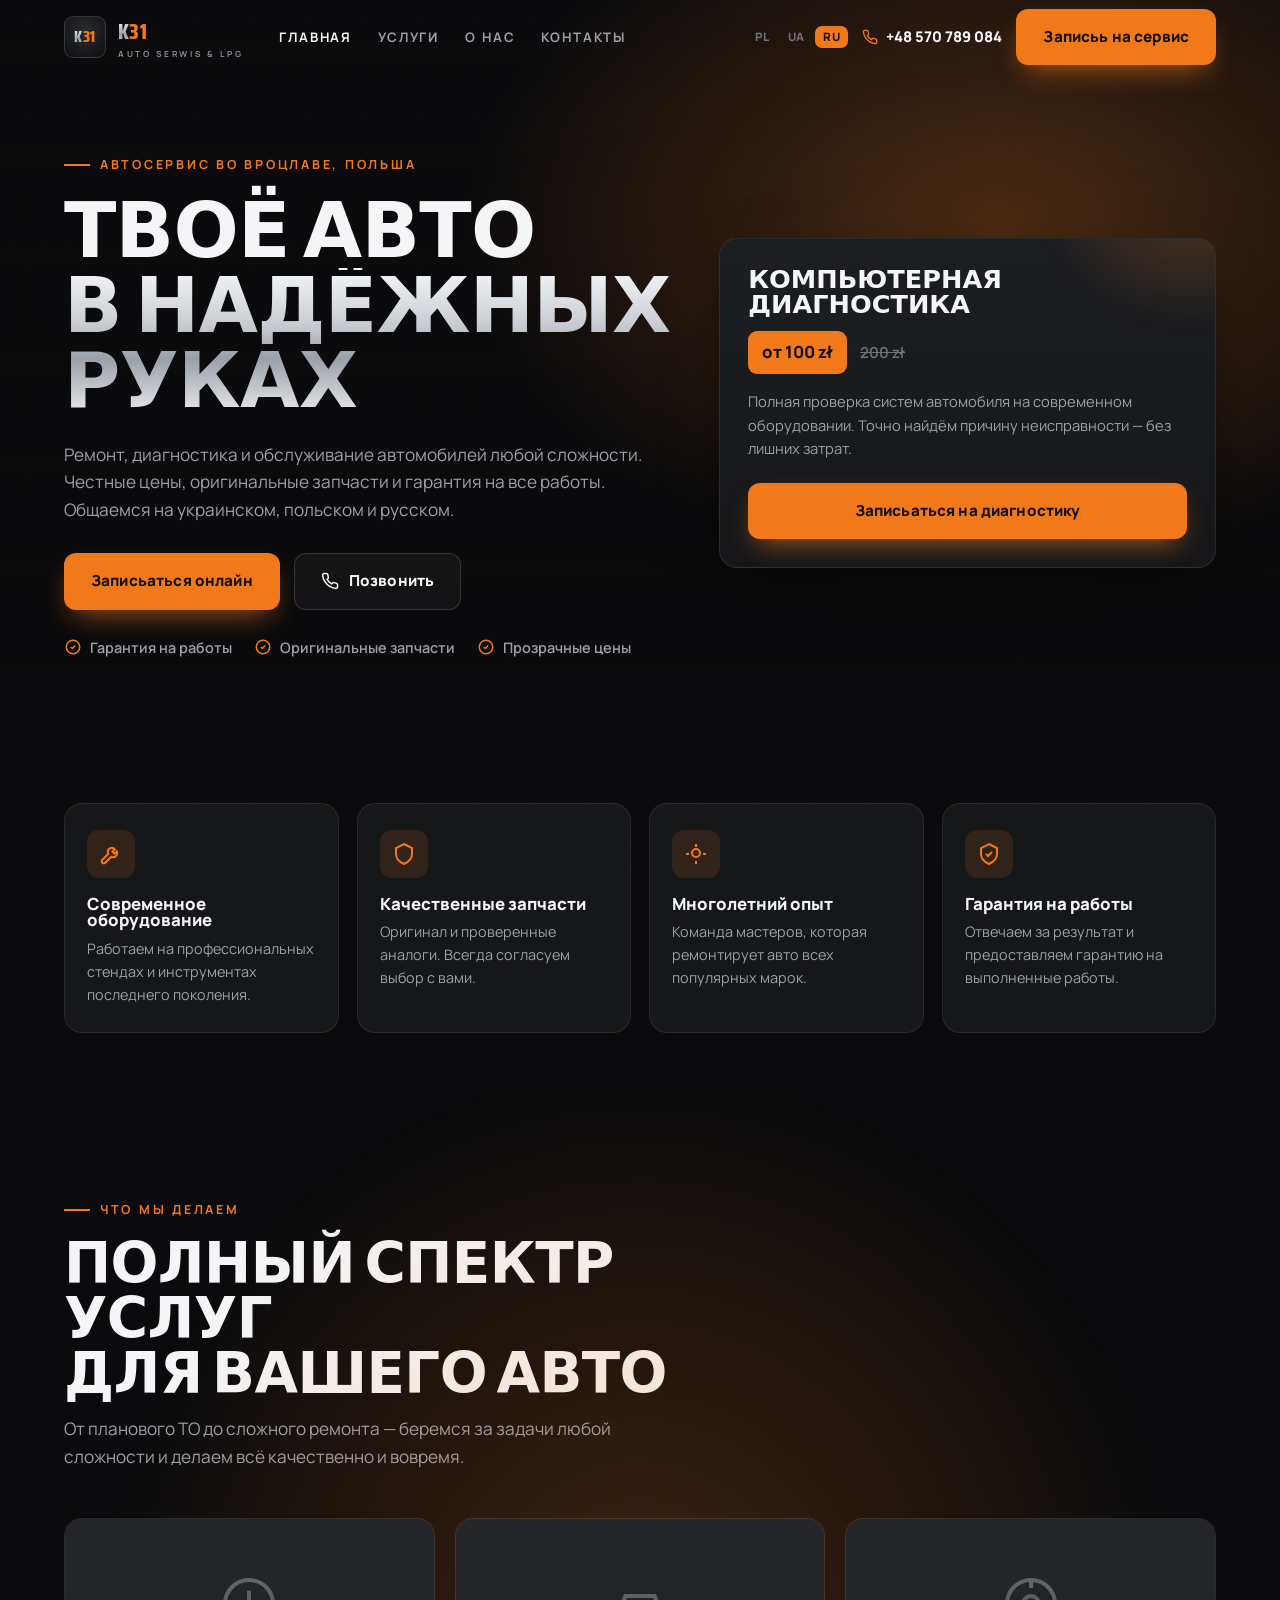
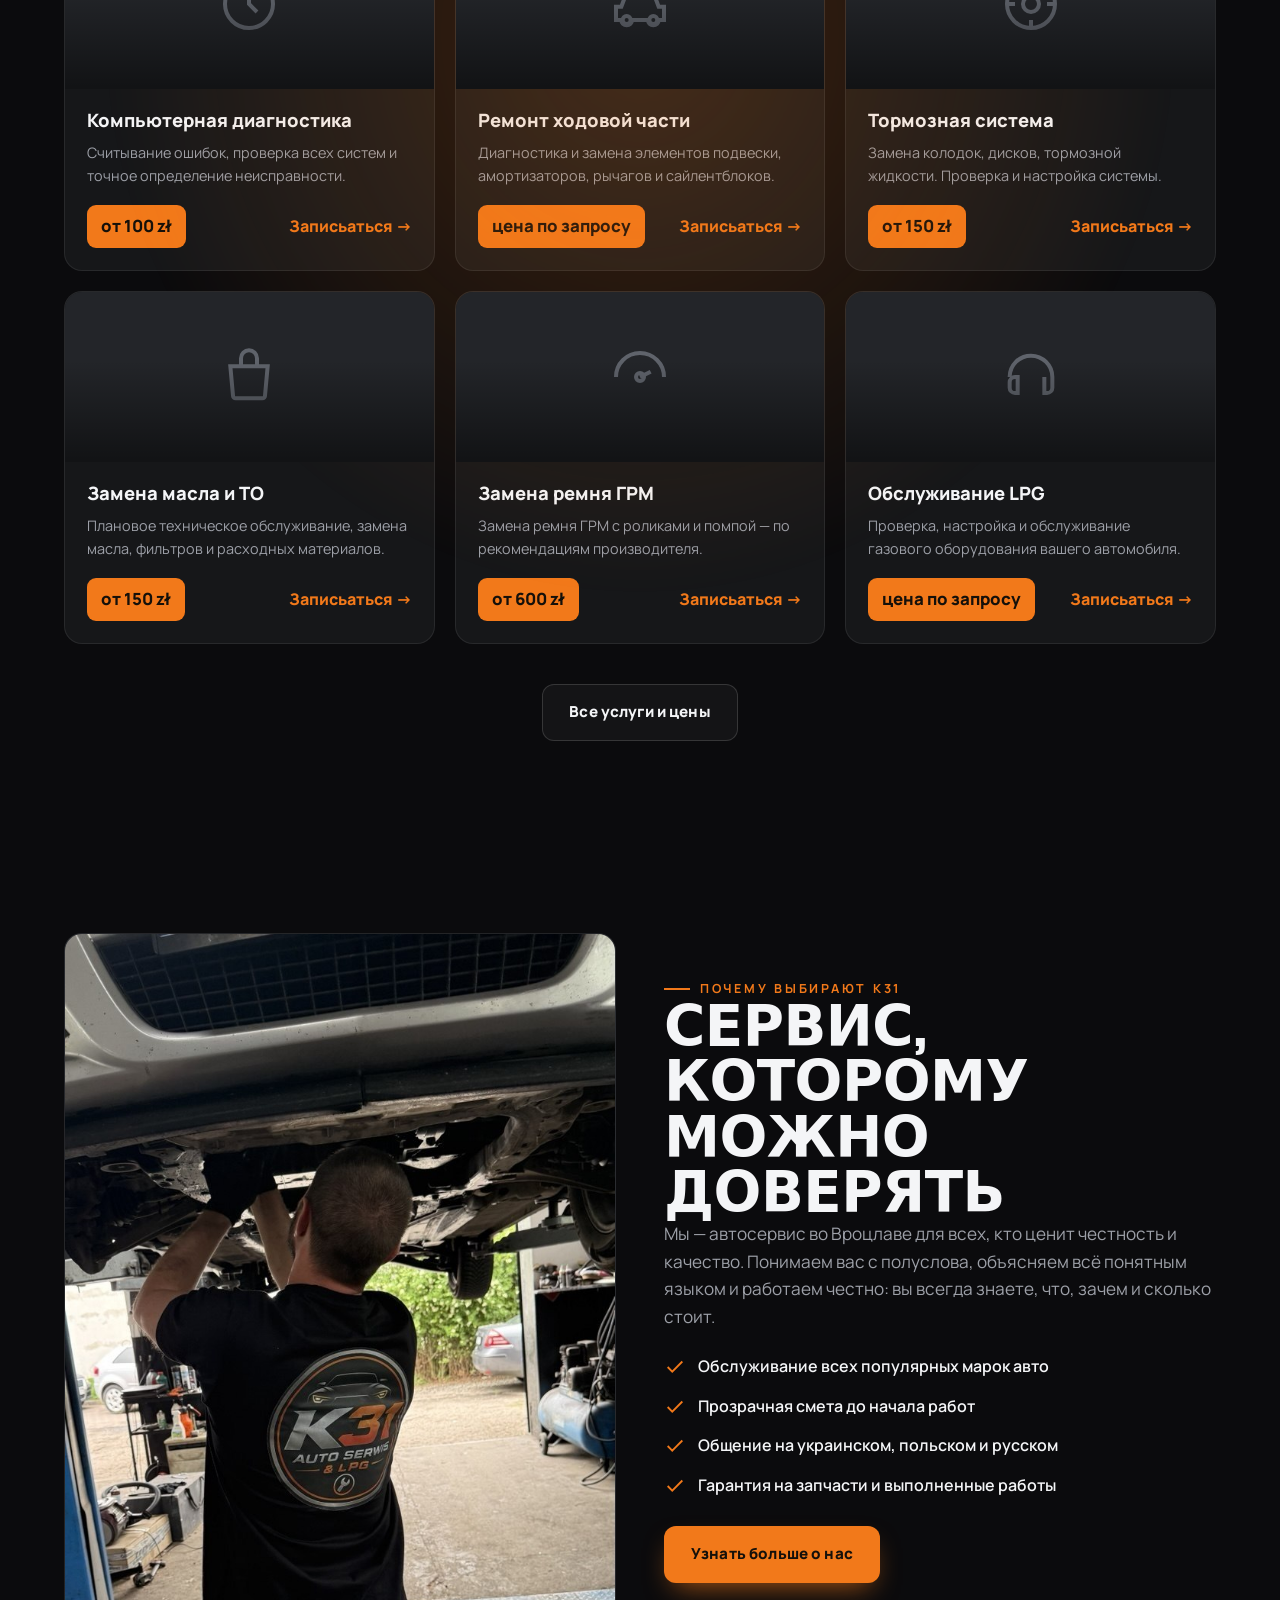
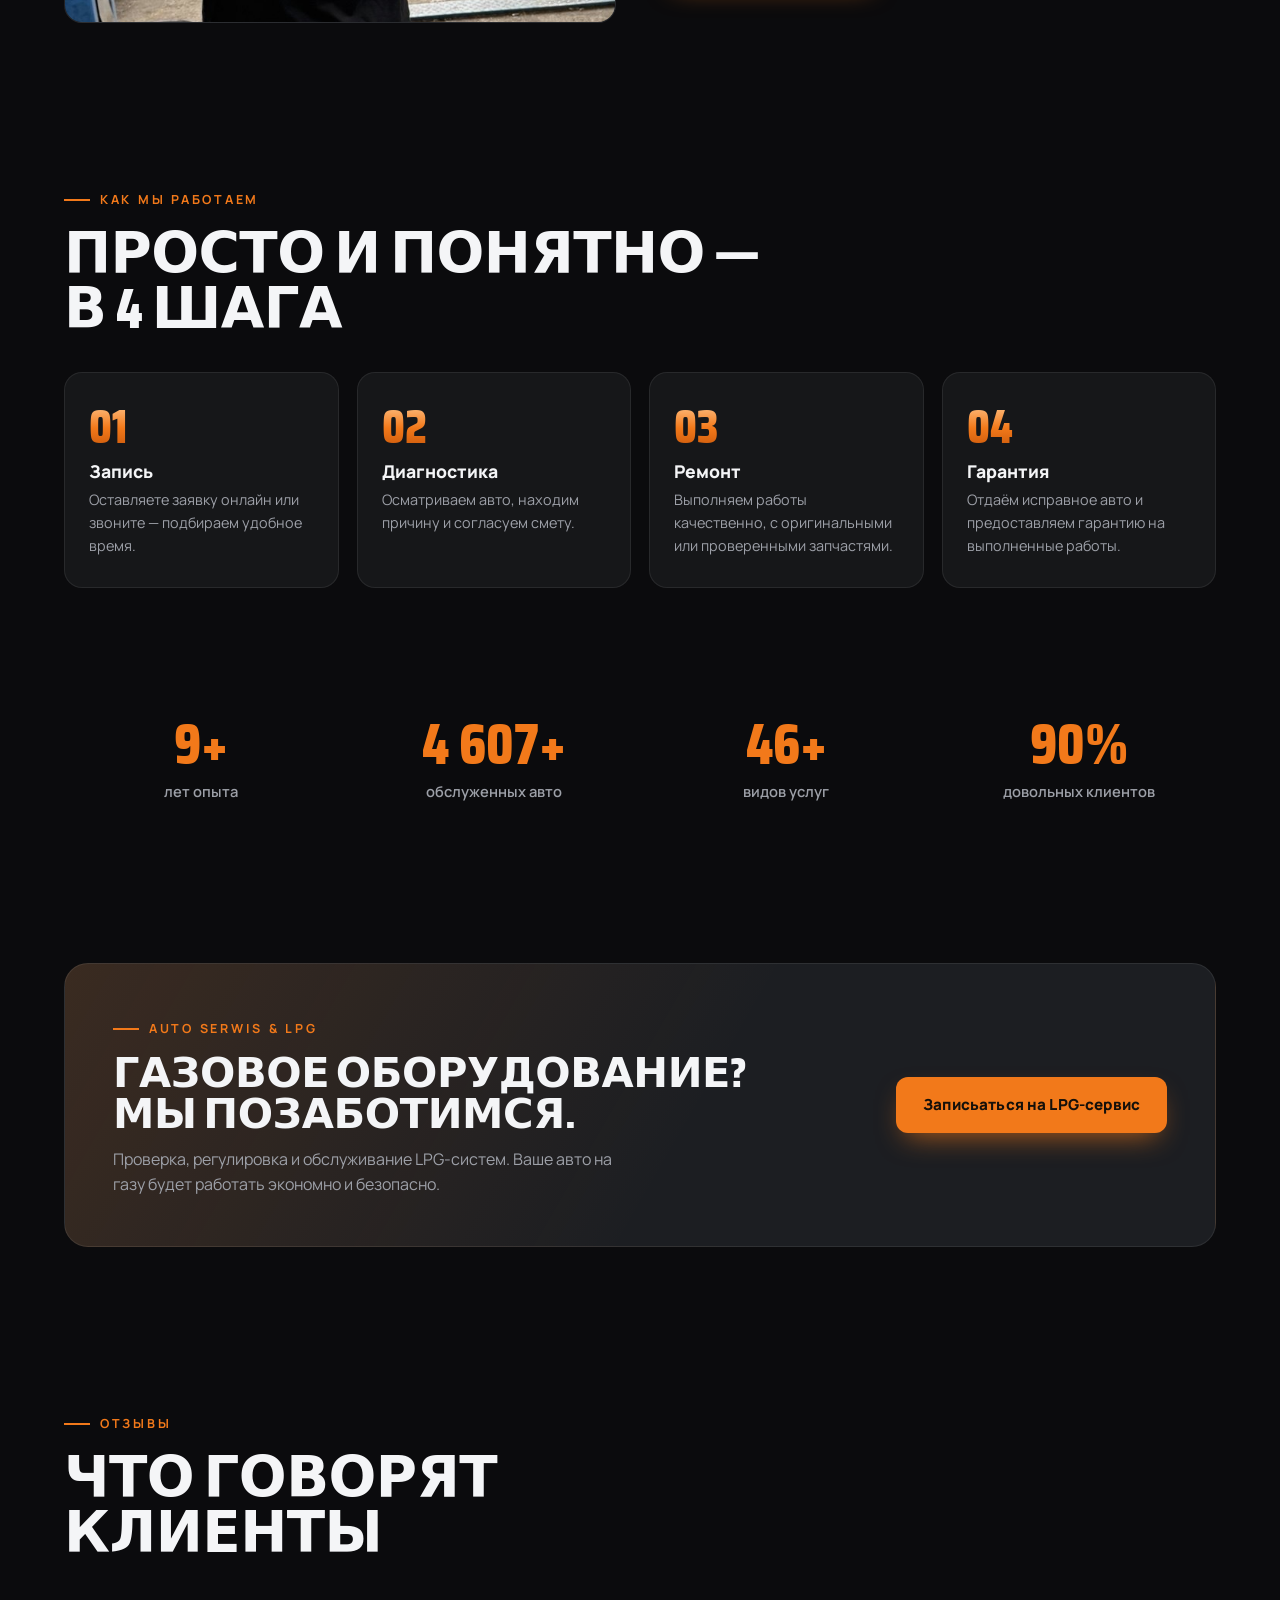
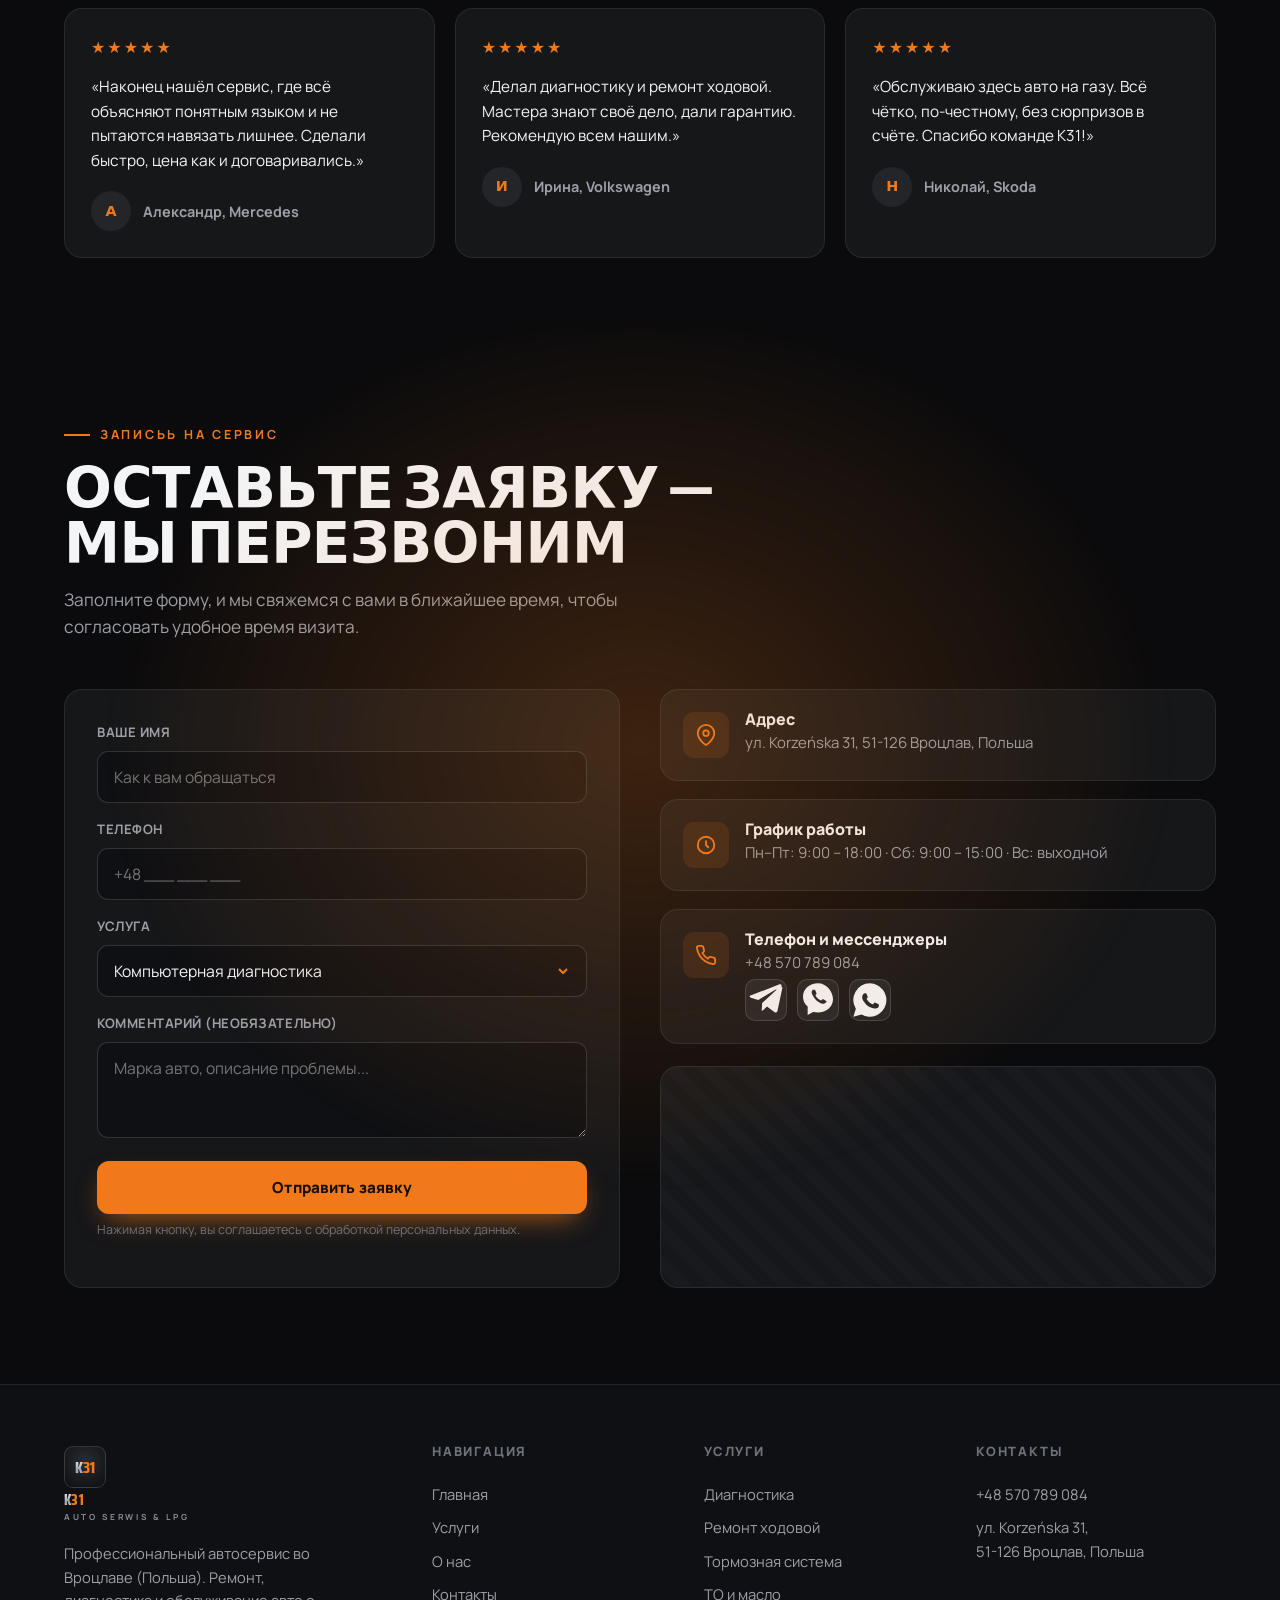
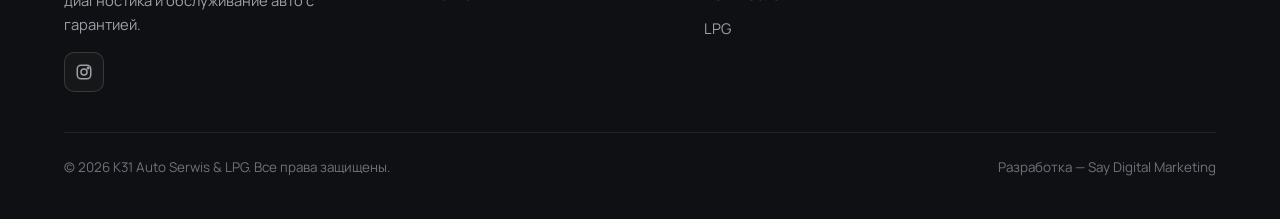
==== ru/index.html @ 045ff2b0 "Add PL (root) + UK (/uk/) + RU (/ru/) versions with language switcher - Site now trilingual: Polish " ====
<!DOCTYPE html>
<html lang="ru">
<head>
<meta charset="UTF-8" />
<meta name="viewport" content="width=device-width, initial-scale=1.0" />
<title>K31 Auto Serwis &amp; LPG — Автосервис в Польше | Ремонт, диагностика, ТО</title>
<meta name="description" content="K31 Auto Serwis & LPG — профессиональный автосервис во Вроцлаве (Польша). Ремонт авто, компьютерная диагностика, техническое обслуживание. Гарантия на работы. Записьь онлайн." />
<meta property="og:title" content="K31 Auto Serwis & LPG — Автосервис в Польше" />
<meta property="og:description" content="Ремонт, диагностика и обслуживание авто. Честные цены, гарантия, понятное общение на нескольких языках." />
<meta property="og:type" content="website" />
<link rel="preconnect" href="https://fonts.googleapis.com" />
<link rel="preconnect" href="https://fonts.gstatic.com" crossorigin />
<link href="https://fonts.googleapis.com/css2?family=Saira+Condensed:wght@600;700;800&family=Manrope:wght@500;600;700;800&display=swap" rel="stylesheet" />
<link rel="icon" href="/favicon.svg" type="image/svg+xml" />
<link rel="stylesheet" href="/css/styles.css?v=3" />
<link rel="alternate" hreflang="pl" href="https://k31autoserwis.pl/" />
<link rel="alternate" hreflang="uk" href="https://k31autoserwis.pl/uk/" />
<link rel="alternate" hreflang="ru" href="https://k31autoserwis.pl/ru/" />
<link rel="alternate" hreflang="x-default" href="https://k31autoserwis.pl/" />
</head>
<body>

<!-- ============ HEADER ============ -->
<header class="header">
  <div class="container header__inner">
    <a href="index.html" class="brand">
      <span class="brand__logo"><span class="brand__logoText"><span style="background:var(--metal);-webkit-background-clip:text;background-clip:text;color:transparent">K</span><span style="color:var(--orange)">31</span></span></span>
      <span>
        <span><span class="k">K</span><span class="num">31</span></span>
        <small>AUTO SERWIS &amp; LPG</small>
      </span>
    </a>
    <nav class="nav">
      <a href="index.html" class="active">Главная</a>
      <a href="poslugy.html">Услуги</a>
      <a href="pro-nas.html">О нас</a>
      <a href="kontakty.html">Контакты</a>
    </nav>
    <div class="header__cta">
      <div class="langsw" role="group" aria-label="Language"><a href="/" data-lang="pl">PL</a><a href="/uk/" data-lang="uk">UA</a><a href="/ru/" data-lang="ru">RU</a></div>
      <!-- PLACEHOLDER: phone -->
      <a href="tel:+48570789084" class="header__phone">
        <svg viewBox="0 0 24 24" fill="none" stroke="currentColor" stroke-width="2"><path d="M22 16.92v3a2 2 0 0 1-2.18 2 19.79 19.79 0 0 1-8.63-3.07 19.5 19.5 0 0 1-6-6 19.79 19.79 0 0 1-3.07-8.67A2 2 0 0 1 4.11 2h3a2 2 0 0 1 2 1.72c.13.96.36 1.9.7 2.81a2 2 0 0 1-.45 2.11L8.09 9.91a16 16 0 0 0 6 6l1.27-1.27a2 2 0 0 1 2.11-.45c.9.34 1.85.57 2.81.7A2 2 0 0 1 22 16.92z"/></svg>
        +48 570 789 084
      </a>
      <a href="#zapys" class="btn btn-primary">Записьь на сервис</a>
      <button class="burger" aria-label="Меню"><span></span><span></span><span></span></button>
    </div>
  </div>
</header>

<div class="mobile-menu">
  <div class="langsw langsw--m" role="group" aria-label="Language"><a href="/" data-lang="pl">Polski</a><a href="/uk/" data-lang="uk">Українська</a><a href="/ru/" data-lang="ru">Русский</a></div>
  <a href="index.html">Главная</a>
  <a href="poslugy.html">Услуги</a>
  <a href="pro-nas.html">О нас</a>
  <a href="kontakty.html">Контакты</a>
  <a href="tel:+48570789084" class="btn btn-ghost">+48 570 789 084</a>
  <a href="#zapys" class="btn btn-primary">Записьь на сервис</a>
</div>

<!-- ============ HERO ============ -->
<section class="hero">
  <div class="hero__bg"></div>
  <div class="container hero__grid">
    <div class="reveal">
      <span class="kicker">Автосервис во Вроцлаве, Польша</span>
      <h1 class="hero__title">
        Твоё авто<br />
        <span class="line2">в надёжных руках</span>
      </h1>
      <p class="lead">Ремонт, диагностика и обслуживание автомобилей любой сложности. Честные цены, оригинальные запчасти и гарантия на все работы. Общаемся на украинском, польском и русском.</p>
      <div class="hero__cta">
        <a href="#zapys" class="btn btn-primary">Записьаться онлайн</a>
        <a href="tel:+48570789084" class="btn btn-ghost">
          <svg viewBox="0 0 24 24" fill="none" stroke="currentColor" stroke-width="2"><path d="M22 16.92v3a2 2 0 0 1-2.18 2 19.79 19.79 0 0 1-8.63-3.07 19.5 19.5 0 0 1-6-6 19.79 19.79 0 0 1-3.07-8.67A2 2 0 0 1 4.11 2h3a2 2 0 0 1 2 1.72c.13.96.36 1.9.7 2.81a2 2 0 0 1-.45 2.11L8.09 9.91a16 16 0 0 0 6 6l1.27-1.27a2 2 0 0 1 2.11-.45c.9.34 1.85.57 2.81.7A2 2 0 0 1 22 16.92z"/></svg>
          Позвонить
        </a>
      </div>
      <div class="hero__badges">
        <span><svg viewBox="0 0 24 24" fill="none" stroke="currentColor" stroke-width="2"><path d="M9 12l2 2 4-4"/><circle cx="12" cy="12" r="9"/></svg> Гарантия на работы</span>
        <span><svg viewBox="0 0 24 24" fill="none" stroke="currentColor" stroke-width="2"><path d="M9 12l2 2 4-4"/><circle cx="12" cy="12" r="9"/></svg> Оригинальные запчасти</span>
        <span><svg viewBox="0 0 24 24" fill="none" stroke="currentColor" stroke-width="2"><path d="M9 12l2 2 4-4"/><circle cx="12" cy="12" r="9"/></svg> Прозрачные цены</span>
      </div>
    </div>

    <div class="promo-card reveal">
      <h3>Компьютерная диагностика</h3>
      <div>
        <span class="price-pill">от 100 zł</span>
        <span class="price-old">200 zł</span>
      </div>
      <p>Полная проверка систем автомобиля на современном оборудовании. Точно найдём причину неисправности — без лишних затрат.</p>
      <a href="#zapys" class="btn btn-primary btn-block" style="margin-top:22px">Записьаться на диагностику</a>
    </div>
  </div>
</section>

<!-- ============ TRUST TILES ============ -->
<section class="section section--tight">
  <div class="container">
    <div class="tiles">
      <div class="tile reveal">
        <div class="tile__ic"><svg viewBox="0 0 24 24" fill="none" stroke="currentColor" stroke-width="2"><path d="M14.7 6.3a4 4 0 0 0-5.4 5.4l-6 6a2 2 0 1 0 3 3l6-6a4 4 0 0 0 5.4-5.4l-2.3 2.3-2-2 2.3-2.3z"/></svg></div>
        <h3>Современное оборудование</h3>
        <p>Работаем на профессиональных стендах и инструментах последнего поколения.</p>
      </div>
      <div class="tile reveal">
        <div class="tile__ic"><svg viewBox="0 0 24 24" fill="none" stroke="currentColor" stroke-width="2"><path d="M12 2l8 4v6c0 5-3.5 8-8 10-4.5-2-8-5-8-10V6l8-4z"/></svg></div>
        <h3>Качественные запчасти</h3>
        <p>Оригинал и проверенные аналоги. Всегда согласуем выбор с вами.</p>
      </div>
      <div class="tile reveal">
        <div class="tile__ic"><svg viewBox="0 0 24 24" fill="none" stroke="currentColor" stroke-width="2"><path d="M12 15a4 4 0 1 0 0-8 4 4 0 0 0 0 8z"/><path d="M12 2v3M12 19v3M2 12h3M19 12h3"/></svg></div>
        <h3>Многолетний опыт</h3>
        <p>Команда мастеров, которая ремонтирует авто всех популярных марок.</p>
      </div>
      <div class="tile reveal">
        <div class="tile__ic"><svg viewBox="0 0 24 24" fill="none" stroke="currentColor" stroke-width="2"><path d="M9 12l2 2 4-4"/><path d="M12 2l8 4v6c0 5-3.5 8-8 10-4.5-2-8-5-8-10V6l8-4z"/></svg></div>
        <h3>Гарантия на работы</h3>
        <p>Отвечаем за результат и предоставляем гарантию на выполненные работы.</p>
      </div>
    </div>
  </div>
</section>

<!-- ============ SERVICES ============ -->
<section class="section glow-wrap" id="poslugy">
  <div class="glow"></div>
  <div class="container">
    <div class="section-head reveal">
      <span class="kicker">Что мы делаем</span>
      <h2>Полный спектр услуг<br />для вашего авто</h2>
      <p class="lead">От планового ТО до сложного ремонта — беремся за задачи любой сложности и делаем всё качественно и вовремя.</p>
    </div>
    <div class="svc-grid">
      <!-- card template -->
      <div class="svc reveal">
        <div class="svc__media"><svg viewBox="0 0 24 24" fill="none" stroke="currentColor" stroke-width="1.5"><circle cx="12" cy="12" r="9"/><path d="M12 7v5l3 3"/></svg></div>
        <div class="svc__body">
          <h3>Компьютерная диагностика</h3>
          <p>Считывание ошибок, проверка всех систем и точное определение неисправности.</p>
          <div class="svc__foot"><span class="price-pill">от 100 zł</span><a href="#zapys" class="text-orange" style="font-weight:800">Записьаться →</a></div>
        </div>
      </div>
      <div class="svc reveal">
        <div class="svc__media"><svg viewBox="0 0 24 24" fill="none" stroke="currentColor" stroke-width="1.5"><path d="M3 13h2l1.5-4h11L19 13h2v5h-2a2 2 0 1 1-4 0H9a2 2 0 1 1-4 0H3z"/><circle cx="7" cy="18" r="1.5"/><circle cx="17" cy="18" r="1.5"/></svg></div>
        <div class="svc__body">
          <h3>Ремонт ходовой части</h3>
          <p>Диагностика и замена элементов подвески, амортизаторов, рычагов и сайлентблоков.</p>
          <div class="svc__foot"><span class="price-pill">цена по запросу</span><a href="#zapys" class="text-orange" style="font-weight:800">Записьаться →</a></div>
        </div>
      </div>
      <div class="svc reveal">
        <div class="svc__media"><svg viewBox="0 0 24 24" fill="none" stroke="currentColor" stroke-width="1.5"><circle cx="12" cy="12" r="9"/><circle cx="12" cy="12" r="3"/><path d="M12 3v3M12 18v3M3 12h3M18 12h3"/></svg></div>
        <div class="svc__body">
          <h3>Тормозная система</h3>
          <p>Замена колодок, дисков, тормозной жидкости. Проверка и настройка системы.</p>
          <div class="svc__foot"><span class="price-pill">от 150 zł</span><a href="#zapys" class="text-orange" style="font-weight:800">Записьаться →</a></div>
        </div>
      </div>
      <div class="svc reveal">
        <div class="svc__media"><svg viewBox="0 0 24 24" fill="none" stroke="currentColor" stroke-width="1.5"><path d="M5 8h14l-1 11a1 1 0 0 1-1 1H7a1 1 0 0 1-1-1L5 8z"/><path d="M9 8V5a3 3 0 0 1 6 0v3"/></svg></div>
        <div class="svc__body">
          <h3>Замена масла и ТО</h3>
          <p>Плановое техническое обслуживание, замена масла, фильтров и расходных материалов.</p>
          <div class="svc__foot"><span class="price-pill">от 150 zł</span><a href="#zapys" class="text-orange" style="font-weight:800">Записьаться →</a></div>
        </div>
      </div>
      <div class="svc reveal">
        <div class="svc__media"><svg viewBox="0 0 24 24" fill="none" stroke="currentColor" stroke-width="1.5"><path d="M3 12a9 9 0 0 1 18 0"/><path d="M12 12l4-2"/><circle cx="12" cy="12" r="1.5"/></svg></div>
        <div class="svc__body">
          <h3>Замена ремня ГРМ</h3>
          <p>Замена ремня ГРМ с роликами и помпой — по рекомендациям производителя.</p>
          <div class="svc__foot"><span class="price-pill">от 600 zł</span><a href="#zapys" class="text-orange" style="font-weight:800">Записьаться →</a></div>
        </div>
      </div>
      <div class="svc reveal">
        <div class="svc__media"><svg viewBox="0 0 24 24" fill="none" stroke="currentColor" stroke-width="1.5"><path d="M4 12a8 8 0 0 1 16 0v4a2 2 0 0 1-2 2h-1v-6"/><path d="M7 18v-6H6a2 2 0 0 0-2 2v2a2 2 0 0 0 2 2h1z"/></svg></div>
        <div class="svc__body">
          <h3>Обслуживание LPG</h3>
          <p>Проверка, настройка и обслуживание газового оборудования вашего автомобиля.</p>
          <div class="svc__foot"><span class="price-pill">цена по запросу</span><a href="#zapys" class="text-orange" style="font-weight:800">Записьаться →</a></div>
        </div>
      </div>
    </div>
    <div style="text-align:center;margin-top:40px" class="reveal">
      <a href="poslugy.html" class="btn btn-ghost">Все услуги и цены</a>
    </div>
  </div>
</section>

<!-- ============ ABOUT SPLIT ============ -->
<section class="section">
  <div class="container split">
    <div class="split__media reveal"><img src="/assets/about.jpg" alt="Мастер K31 Auto Serwis за работой — ремонт авто на подъёмнике" loading="lazy" /></div>
    <div class="reveal">
      <span class="kicker">Почему выбирают K31</span>
      <h2>Сервис, которому<br />можно доверять</h2>
      <p class="lead">Мы — автосервис во Вроцлаве для всех, кто ценит честность и качество. Понимаем вас с полуслова, объясняем всё понятным языком и работаем честно: вы всегда знаете, что, зачем и сколько стоит.</p>
      <ul class="checklist">
        <li><svg viewBox="0 0 24 24" fill="none" stroke="currentColor" stroke-width="2"><path d="M20 6L9 17l-5-5"/></svg> Обслуживание всех популярных марок авто</li>
        <li><svg viewBox="0 0 24 24" fill="none" stroke="currentColor" stroke-width="2"><path d="M20 6L9 17l-5-5"/></svg> Прозрачная смета до начала работ</li>
        <li><svg viewBox="0 0 24 24" fill="none" stroke="currentColor" stroke-width="2"><path d="M20 6L9 17l-5-5"/></svg> Общение на украинском, польском и русском</li>
        <li><svg viewBox="0 0 24 24" fill="none" stroke="currentColor" stroke-width="2"><path d="M20 6L9 17l-5-5"/></svg> Гарантия на запчасти и выполненные работы</li>
      </ul>
      <a href="pro-nas.html" class="btn btn-primary" style="margin-top:28px">Узнать больше о нас</a>
    </div>
  </div>
</section>

<!-- ============ PROCESS ============ -->
<section class="section section--tight glow-wrap">
  <div class="container">
    <div class="section-head reveal" style="margin-bottom:36px">
      <span class="kicker">Как мы работаем</span>
      <h2>Просто и понятно —<br />в 4 шага</h2>
    </div>
    <div class="steps">
      <div class="step reveal"><div class="step__n">01</div><h3>Запись</h3><p>Оставляете заявку онлайн или звоните — подбираем удобное время.</p></div>
      <div class="step reveal"><div class="step__n">02</div><h3>Диагностика</h3><p>Осматриваем авто, находим причину и согласуем смету.</p></div>
      <div class="step reveal"><div class="step__n">03</div><h3>Ремонт</h3><p>Выполняем работы качественно, с оригинальными или проверенными запчастями.</p></div>
      <div class="step reveal"><div class="step__n">04</div><h3>Гарантия</h3><p>Отдаём исправное авто и предоставляем гарантию на выполненные работы.</p></div>
    </div>
  </div>
</section>

<!-- ============ STATS ============ -->
<section class="section--tight">
  <div class="container">
    <div class="stats">
      <div class="reveal"><div class="stat__num"><span data-count="10" data-suffix="+">0</span></div><div class="stat__lbl">лет опыта</div></div>
      <div class="reveal"><div class="stat__num"><span data-count="5000" data-suffix="+">0</span></div><div class="stat__lbl">обслуженных авто</div></div>
      <div class="reveal"><div class="stat__num"><span data-count="50" data-suffix="+">0</span></div><div class="stat__lbl">видов услуг</div></div>
      <div class="reveal"><div class="stat__num"><span data-count="98" data-suffix="%">0</span></div><div class="stat__lbl">довольных клиентов</div></div>
    </div>
  </div>
</section>

<!-- ============ LPG BAND ============ -->
<section class="section">
  <div class="container">
    <div class="band reveal">
      <div>
        <span class="kicker">Auto Serwis &amp; LPG</span>
        <h2 style="margin-top:14px">Газовое оборудование?<br />Мы позаботимся.</h2>
        <p>Проверка, регулировка и обслуживание LPG-систем. Ваше авто на газу будет работать экономно и безопасно.</p>
      </div>
      <a href="#zapys" class="btn btn-primary">Записьаться на LPG-сервис</a>
    </div>
  </div>
</section>

<!-- ============ REVIEWS ============ -->
<section class="section section--tight">
  <div class="container">
    <div class="section-head reveal">
      <span class="kicker">Отзывы</span>
      <h2>Что говорят клиенты</h2>
    </div>
    <div class="reviews">
      <div class="review reveal">
        <div class="review__stars">★★★★★</div>
        <p>«Наконец нашёл сервис, где всё объясняют понятным языком и не пытаются навязать лишнее. Сделали быстро, цена как и договаривались.»</p>
        <div class="review__by"><span class="review__ava">А</span> Александр, Mercedes</div>
      </div>
      <div class="review reveal">
        <div class="review__stars">★★★★★</div>
        <p>«Делал диагностику и ремонт ходовой. Мастера знают своё дело, дали гарантию. Рекомендую всем нашим.»</p>
        <div class="review__by"><span class="review__ava">И</span> Ирина, Volkswagen</div>
      </div>
      <div class="review reveal">
        <div class="review__stars">★★★★★</div>
        <p>«Обслуживаю здесь авто на газу. Всё чётко, по-честному, без сюрпризов в счёте. Спасибо команде K31!»</p>
        <div class="review__by"><span class="review__ava">Н</span> Николай, Skoda</div>
      </div>
    </div>
  </div>
</section>

<!-- ============ CONTACT / LEAD FORM ============ -->
<section class="section glow-wrap" id="zapys">
  <div class="glow"></div>
  <div class="container">
    <div class="section-head reveal">
      <span class="kicker">Записьь на сервис</span>
      <h2>Оставьте заявку —<br />мы перезвоним</h2>
      <p class="lead">Заполните форму, и мы свяжемся с вами в ближайшее время, чтобы согласовать удобное время визита.</p>
    </div>
    <div class="contact">
      <form class="form-card reveal" data-lead>
        <input type="text" name="website" class="hp" tabindex="-1" autocomplete="off" aria-hidden="true" />
        <div class="field">
          <label for="name">Ваше имя</label>
          <input id="name" name="name" type="text" placeholder="Как к вам обращаться" required />
        </div>
        <div class="field">
          <label for="phone">Телефон</label>
          <input id="phone" name="phone" type="tel" placeholder="+48 ___ ___ ___" required />
        </div>
        <div class="field">
          <label for="service">Услуга</label>
          <select id="service" name="service">
            <option>Компьютерная диагностика</option>
            <option>Ремонт ходовой части</option>
            <option>Тормозная система</option>
            <option>Замена масла / ТО</option>
            <option>Обслуживание LPG</option>
            <option>Другое</option>
          </select>
        </div>
        <div class="field">
          <label for="msg">Комментарий (необязательно)</label>
          <textarea id="msg" name="msg" rows="3" placeholder="Марка авто, описание проблемы..."></textarea>
        </div>
        <button type="submit" class="btn btn-primary btn-block">Отправить заявку</button>
        <p class="form-note">Нажимая кнопку, вы соглашаетесь с обработкой персональных данных.</p>
        <div class="form-success">✓ Спасибо! Ваша заявка принята. Мы позвоним в ближайшее время.</div>
        <div class="form-error" role="alert"></div>
      </form>

      <div class="contact-info reveal">
        <div class="info-row">
          <div class="info-row__ic"><svg viewBox="0 0 24 24" fill="none" stroke="currentColor" stroke-width="2"><path d="M21 10c0 7-9 13-9 13s-9-6-9-13a9 9 0 0 1 18 0z"/><circle cx="12" cy="10" r="3"/></svg></div>
          <div><h3>Адрес</h3><p>ул. Korzeńska 31, 51-126 Вроцлав, Польша</p></div>
        </div>
        <div class="info-row">
          <div class="info-row__ic"><svg viewBox="0 0 24 24" fill="none" stroke="currentColor" stroke-width="2"><circle cx="12" cy="12" r="9"/><path d="M12 7v5l3 3"/></svg></div>
          <div><h3>График работы</h3><p>Пн–Пт: 9:00 – 18:00 · Сб: 9:00 – 15:00 · Вс: выходной</p></div>
        </div>
        <div class="info-row">
          <div class="info-row__ic"><svg viewBox="0 0 24 24" fill="none" stroke="currentColor" stroke-width="2"><path d="M22 16.92v3a2 2 0 0 1-2.18 2 19.79 19.79 0 0 1-8.63-3.07 19.5 19.5 0 0 1-6-6 19.79 19.79 0 0 1-3.07-8.67A2 2 0 0 1 4.11 2h3a2 2 0 0 1 2 1.72c.13.96.36 1.9.7 2.81a2 2 0 0 1-.45 2.11L8.09 9.91a16 16 0 0 0 6 6l1.27-1.27a2 2 0 0 1 2.11-.45c.9.34 1.85.57 2.81.7A2 2 0 0 1 22 16.92z"/></svg></div>
          <div>
            <h3>Телефон и мессенджеры</h3>
            <p><a href="tel:+48570789084">+48 570 789 084</a></p>
            <div class="messengers">
              <a href="https://t.me/k31_AutoSerwis_Wroclaw" target="_blank" rel="noopener" aria-label="Telegram" title="Telegram"><svg viewBox="0 0 24 24" fill="currentColor"><path d="M21.9 4.3l-3 14.2c-.2 1-.8 1.2-1.7.8l-4.6-3.4-2.2 2.1c-.3.3-.5.5-1 .5l.3-4.7L18.2 6c.4-.3-.1-.5-.6-.2L7.4 12 2.9 10.6c-1-.3-1-1 .2-1.4l17-6.6c.8-.3 1.5.2 1.2 1.7z"/></svg></a>
              <a href="viber://chat?number=%2B48570789084" aria-label="Viber" title="Viber"><svg viewBox="0 0 24 24" fill="currentColor"><path d="M12 2C7 2 3 5.5 3 10c0 2.3 1 4.4 2.8 5.9V21l3.2-1.8c.9.2 2 .3 3 .3 5 0 9-3.5 9-8s-4-9.5-9-9.5zm5 11.2c-.2.5-1.1 1-1.6 1-.4 0-.9.3-3-1s-3.3-3.6-3.4-3.8-.8-1-.8-1.9.5-1.3.6-1.5.4-.2.6-.2h.4c.2 0 .4 0 .6.5l.7 1.7c.1.2 0 .4-.1.5l-.4.4c-.1.2-.2.3 0 .6s.6 1 1.3 1.6c.9.8 1.5 1 1.7 1.1s.4.1.5 0l.5-.6c.2-.2.4-.1.6 0l1.5.8c.2.1.4.2.4.4z"/></svg></a>
              <a href="https://wa.me/48570789084" target="_blank" rel="noopener" aria-label="WhatsApp" title="WhatsApp"><svg viewBox="0 0 24 24" fill="currentColor"><path d="M12 2a10 10 0 0 0-8.5 15.2L2 22l4.9-1.3A10 10 0 1 0 12 2zm5.3 13.9c-.2.6-1.3 1.2-1.8 1.2-.5.1-1 .2-3.3-.7s-3.7-3.3-3.9-3.5-1-1.4-1-2.6.6-1.8.9-2.1c.2-.2.4-.3.6-.3h.5c.2 0 .4 0 .6.4l.7 1.8c.1.1 0 .3 0 .4l-.4.5c-.2.2-.3.3-.1.6s.7 1.1 1.4 1.7c1 .8 1.7 1.1 2 1.2.2.1.4.1.5-.1l.6-.7c.2-.2.3-.2.6-.1l1.7.8c.2.1.4.2.4.3z"/></svg></a>
            </div>
          </div>
        </div>
        <div class="map-embed"><iframe src="https://www.google.com/maps/embed?pb=!1m3!2m1!1sKorze%C5%84ska+31,+51-126+Wroc%C5%82aw!6i16" style="width:100%;height:100%;min-height:220px;border:0;display:block" loading="lazy" referrerpolicy="no-referrer-when-downgrade" title="K31 Auto Serwis — ул. Korzeńska 31, Вроцлав" allowfullscreen></iframe></div>
      </div>
    </div>
  </div>
</section>

<!-- ============ FOOTER ============ -->
<footer class="footer">
  <div class="container">
    <div class="footer__top">
      <div>
        <a href="index.html" class="brand"><span class="brand__logo"><span><span style="background:var(--metal);-webkit-background-clip:text;background-clip:text;color:transparent">K</span><span style="color:var(--orange)">31</span></span></span><span><span><span class="k">K</span><span class="num">31</span></span><small>AUTO SERWIS &amp; LPG</small></span></a>
        <p class="footer__about">Профессиональный автосервис во Вроцлаве (Польша). Ремонт, диагностика и обслуживание авто с гарантией.</p>
        <div class="footer__socials">
          <a href="https://www.instagram.com/k31_auto_serwis_lpg" target="_blank" rel="noopener" aria-label="Instagram"><svg viewBox="0 0 24 24" fill="none" stroke="currentColor" stroke-width="2"><rect x="3" y="3" width="18" height="18" rx="5"/><circle cx="12" cy="12" r="4"/><circle cx="17.5" cy="6.5" r="1" fill="currentColor"/></svg></a>
        </div>
      </div>
      <div>
        <h4>Навигация</h4>
        <a href="index.html">Главная</a>
        <a href="poslugy.html">Услуги</a>
        <a href="pro-nas.html">О нас</a>
        <a href="kontakty.html">Контакты</a>
      </div>
      <div>
        <h4>Услуги</h4>
        <a href="poslugy.html">Диагностика</a>
        <a href="poslugy.html">Ремонт ходовой</a>
        <a href="poslugy.html">Тормозная система</a>
        <a href="poslugy.html">ТО и масло</a>
        <a href="poslugy.html">LPG</a>
      </div>
      <div>
        <h4>Контакты</h4>
        <a href="tel:+48570789084">+48 570 789 084</a>
        <p style="color:var(--muted);font-size:.92rem;padding:5px 0">ул. Korzeńska 31,<br />51-126 Вроцлав, Польша</p>
      </div>
    </div>
    <div class="footer__bottom">
      <span>© <span data-year>2026</span> K31 Auto Serwis &amp; LPG. Все права защищены.</span>
      <span>Разработка — Say Digital Marketing</span>
    </div>
  </div>
</footer>

<!-- sticky mobile call bar -->
<div class="callbar">
  <a href="tel:+48570789084" class="btn btn-ghost">Позвонить</a>
  <a href="#zapys" class="btn btn-primary">Записьь на сервис</a>
</div>

<script src="/js/main.js?v=3"></script>
</body>
</html>
---- css/styles.css ----
/* ===========================================================================
   K31 AUTO SERWIS & LPG — design system
   Dark industrial • orange accent • metallic detail
   Fonts: Saira Condensed (display) + Manrope (body)
   =========================================================================== */

:root{
  /* surfaces */
  --bg:#0B0B0D;
  --bg-2:#0F1013;
  --surface:#161719;
  --surface-2:#1C1E22;
  --surface-3:#232529;
  --border:rgba(255,255,255,.08);
  --border-2:rgba(255,255,255,.14);

  /* text */
  --text:#F4F5F7;
  --muted:#9DA0A8;
  --muted-2:#6E727B;

  /* brand */
  --orange:#F2791A;
  --orange-600:#E0670B;
  --orange-300:#FF9F47;
  --steel-1:#EDEFF2;
  --steel-2:#B7BCC4;
  --steel-3:#878D97;

  /* effects */
  --metal:linear-gradient(180deg,#F4F6F8 0%,#C8CCD2 38%,#9AA0A8 60%,#EDEFF2 100%);
  --metal-orange:linear-gradient(180deg,#FFC489 0%,#F2791A 52%,#C7560A 100%);
  --glow:radial-gradient(60% 60% at 50% 40%,rgba(242,121,26,.22),rgba(242,121,26,0) 70%);
  --shadow:0 24px 60px -24px rgba(0,0,0,.8);
  --radius:18px;
  --radius-sm:12px;
  --maxw:1200px;

  --font-display:"Saira Condensed",system-ui,sans-serif;
  --font-body:"Manrope",system-ui,sans-serif;
}

/* reset */
*,*::before,*::after{box-sizing:border-box;margin:0;padding:0}
html{scroll-behavior:smooth;-webkit-text-size-adjust:100%}
body{
  font-family:var(--font-body);
  background:var(--bg);
  color:var(--text);
  line-height:1.6;
  -webkit-font-smoothing:antialiased;
  overflow-x:hidden;
}
img{max-width:100%;display:block}
a{color:inherit;text-decoration:none}
button{font-family:inherit;cursor:pointer}
ul{list-style:none}

/* carbon-hex texture + grain on body */
body::before{
  content:"";position:fixed;inset:0;z-index:0;pointer-events:none;opacity:.5;
  background-image:url("data:image/svg+xml,%3Csvg xmlns='http://www.w3.org/2000/svg' width='56' height='100' viewBox='0 0 56 100'%3E%3Cpath fill='none' stroke='%23ffffff' stroke-opacity='0.025' stroke-width='1.4' d='M28 0v18L12 27v18l16 9 16-9V27L28 18M12 45v18l16 9 16-9V45M28 72v28'/%3E%3C/svg%3E");
}

/* ---------- layout ---------- */
.container{width:100%;max-width:var(--maxw);margin:0 auto;padding:0 24px}
section{position:relative;z-index:1}
.section{padding:96px 0}
.section--tight{padding:64px 0}
.glow-wrap{position:relative}
.glow{position:absolute;inset:0;z-index:0;pointer-events:none;background:var(--glow);filter:blur(8px)}

/* ---------- typography ---------- */
.kicker{
  font-family:var(--font-body);font-weight:700;font-size:.78rem;letter-spacing:.22em;
  text-transform:uppercase;color:var(--orange);display:inline-flex;align-items:center;gap:10px;
}
.kicker::before{content:"";width:26px;height:2px;background:var(--orange);display:inline-block}
h1,h2,h3,.display{font-family:var(--font-display);font-weight:800;line-height:.98;letter-spacing:-.01em;text-transform:uppercase}
h1{font-size:clamp(2.6rem,6vw,5rem)}
h2{font-size:clamp(2rem,4.4vw,3.6rem)}
h3{font-size:1.4rem;letter-spacing:0}
.lead{color:var(--muted);font-size:1.075rem;max-width:60ch}
.text-orange{color:var(--orange)}
.metal-text{
  background:var(--metal);-webkit-background-clip:text;background-clip:text;color:transparent;
}
.section-head{max-width:760px;margin-bottom:48px}
.section-head h2{margin:16px 0 14px}

/* ---------- buttons ---------- */
.btn{
  display:inline-flex;align-items:center;justify-content:center;gap:10px;
  padding:15px 26px;border-radius:12px;font-weight:800;font-size:.95rem;letter-spacing:.01em;
  border:1px solid transparent;transition:transform .18s ease,box-shadow .18s ease,background .18s ease;
  white-space:nowrap;
}
.btn:active{transform:translateY(1px)}
.btn-primary{
  background:var(--orange);color:#15100A;box-shadow:0 12px 28px -10px rgba(242,121,26,.7);
}
.btn-primary:hover{background:var(--orange-300);box-shadow:0 16px 34px -10px rgba(242,121,26,.85)}
.btn-ghost{background:rgba(255,255,255,.04);border-color:var(--border-2);color:var(--text)}
.btn-ghost:hover{border-color:var(--orange);color:var(--orange)}
.btn-block{width:100%}
.btn svg{width:18px;height:18px}

/* ---------- header ---------- */
.header{
  position:fixed;top:0;left:0;right:0;z-index:50;
  transition:background .3s ease,border-color .3s ease,backdrop-filter .3s ease;
  border-bottom:1px solid transparent;
}
.header.scrolled{
  background:rgba(11,11,13,.82);backdrop-filter:blur(14px);border-bottom-color:var(--border);
}
.header__inner{display:flex;align-items:center;gap:28px;height:74px}
.brand{display:flex;align-items:center;gap:12px;font-family:var(--font-display);font-weight:800;
  text-transform:uppercase;letter-spacing:.02em;font-size:1.35rem}
.brand .k{background:var(--metal);-webkit-background-clip:text;background-clip:text;color:transparent}
.brand .num{color:var(--orange)}
.brand small{display:block;font-size:.52rem;letter-spacing:.32em;color:var(--steel-3);font-family:var(--font-body);font-weight:700;margin-top:-2px}
.brand__logo{width:42px;height:42px;border-radius:9px;display:grid;place-items:center;
  background:radial-gradient(circle at 50% 35%,#2a2c31,#0d0e10);border:1px solid var(--border-2);
  font-family:var(--font-display);font-weight:800;font-size:1rem}
.nav{display:flex;align-items:center;gap:26px;margin-left:8px}
.nav a{font-size:.82rem;font-weight:700;letter-spacing:.14em;text-transform:uppercase;color:var(--muted);transition:color .15s}
.nav a:hover,.nav a.active{color:var(--text)}
.header__cta{margin-left:auto;display:flex;align-items:center;gap:14px}
.header__phone{display:flex;align-items:center;gap:8px;font-weight:800;font-size:.92rem}
.header__phone svg{width:16px;height:16px;color:var(--orange)}
.burger{display:none;width:44px;height:44px;border-radius:10px;background:rgba(255,255,255,.05);
  border:1px solid var(--border-2);flex-direction:column;gap:5px;align-items:center;justify-content:center}
.burger span{width:20px;height:2px;background:var(--text);transition:.25s}
.burger.open span:nth-child(1){transform:translateY(7px) rotate(45deg)}
.burger.open span:nth-child(2){opacity:0}
.burger.open span:nth-child(3){transform:translateY(-7px) rotate(-45deg)}

/* mobile menu */
.mobile-menu{position:fixed;inset:74px 0 0;z-index:49;background:rgba(11,11,13,.98);
  backdrop-filter:blur(8px);transform:translateX(100%);transition:transform .3s ease;
  display:flex;flex-direction:column;padding:32px 24px;gap:6px}
.mobile-menu.open{transform:translateX(0)}
.mobile-menu a{font-family:var(--font-display);font-size:1.8rem;text-transform:uppercase;
  padding:14px 0;border-bottom:1px solid var(--border);font-weight:700}
.mobile-menu .btn{margin-top:24px}

/* ---------- hero ---------- */
.hero{position:relative;padding:148px 0 80px;overflow:hidden}
.hero__bg{position:absolute;inset:0;z-index:0}
.hero__bg::after{content:"";position:absolute;inset:0;
  background:radial-gradient(70% 80% at 78% 30%,rgba(242,121,26,.28),transparent 60%),
    linear-gradient(180deg,rgba(11,11,13,.4),var(--bg) 92%)}
.hero__grid{position:relative;z-index:2;display:grid;grid-template-columns:1.1fr .9fr;gap:48px;align-items:center}
.hero__title{margin:18px 0 22px}
.hero__title .line2{display:block;color:transparent;background:var(--metal);-webkit-background-clip:text;background-clip:text}
.hero__cta{display:flex;gap:14px;flex-wrap:wrap;margin:30px 0 26px}
.hero__badges{display:flex;gap:22px;flex-wrap:wrap;color:var(--muted);font-size:.9rem;font-weight:600}
.hero__badges span{display:flex;align-items:center;gap:8px}
.hero__badges svg{width:18px;height:18px;color:var(--orange)}

/* hero side promo card */
.promo-card{background:linear-gradient(180deg,var(--surface-2),var(--surface));
  border:1px solid var(--border);border-radius:var(--radius);padding:28px;box-shadow:var(--shadow);
  position:relative;overflow:hidden}
.promo-card::before{content:"";position:absolute;top:-40%;right:-30%;width:70%;height:80%;
  background:var(--glow);filter:blur(10px)}
.promo-card h3{position:relative;font-size:1.6rem;margin-bottom:14px}
.price-pill{display:inline-flex;align-items:center;background:var(--orange);color:#15100A;
  font-weight:800;font-size:1.05rem;padding:8px 14px;border-radius:9px}
.price-old{color:var(--muted-2);text-decoration:line-through;margin-left:10px;font-weight:600;font-size:.95rem}
.promo-card p{position:relative;color:var(--muted);margin-top:16px;font-size:.92rem}

/* ---------- trust tiles ---------- */
.tiles{display:grid;grid-template-columns:repeat(4,1fr);gap:18px}
.tile{background:var(--surface);border:1px solid var(--border);border-radius:var(--radius);padding:26px 22px;
  transition:transform .2s,border-color .2s}
.tile:hover{transform:translateY(-4px);border-color:var(--border-2)}
.tile__ic{width:48px;height:48px;border-radius:12px;display:grid;place-items:center;margin-bottom:18px;
  background:rgba(242,121,26,.12);color:var(--orange)}
.tile__ic svg{width:24px;height:24px}
.tile h3{font-family:var(--font-body);font-weight:800;text-transform:none;font-size:1.05rem;margin-bottom:8px}
.tile p{color:var(--muted);font-size:.9rem}

/* ---------- services ---------- */
.svc-grid{display:grid;grid-template-columns:repeat(3,1fr);gap:20px}
.svc{background:var(--surface);border:1px solid var(--border);border-radius:var(--radius);overflow:hidden;
  display:flex;flex-direction:column;transition:transform .2s,border-color .2s}
.svc:hover{transform:translateY(-5px);border-color:var(--orange)}
.svc__media{height:170px;background:var(--surface-3);position:relative;overflow:hidden;
  display:grid;place-items:center}
.svc__media svg{width:64px;height:64px;color:var(--steel-3);opacity:.6}
.svc__media::after{content:"";position:absolute;inset:0;background:linear-gradient(180deg,transparent 40%,rgba(0,0,0,.5))}
.svc__body{padding:22px;display:flex;flex-direction:column;gap:12px;flex:1}
.svc__body h3{font-family:var(--font-body);font-weight:800;text-transform:none;font-size:1.15rem}
.svc__body p{color:var(--muted);font-size:.9rem;flex:1}
.svc__foot{display:flex;align-items:center;justify-content:space-between;margin-top:6px}

/* ---------- about split ---------- */
.split{display:grid;grid-template-columns:1fr 1fr;gap:48px;align-items:center}
.split__media{aspect-ratio:4/5;border-radius:var(--radius);overflow:hidden;border:1px solid var(--border);
  background:linear-gradient(135deg,#1b1d21,#0e0f12);position:relative;display:grid;place-items:center}
.split__media .plate{font-family:var(--font-display);font-size:5rem;color:rgba(255,255,255,.05);text-transform:uppercase}
.split__media img{width:100%;height:100%;object-fit:cover;object-position:center 45%;display:block}
.checklist{display:flex;flex-direction:column;gap:14px;margin-top:24px}
.checklist li{display:flex;gap:12px;align-items:flex-start;color:var(--text);font-weight:600}
.checklist svg{width:22px;height:22px;color:var(--orange);flex-shrink:0;margin-top:2px}

/* ---------- process ---------- */
.steps{display:grid;grid-template-columns:repeat(4,1fr);gap:18px;counter-reset:step}
.step{position:relative;padding:30px 24px;border:1px solid var(--border);border-radius:var(--radius);
  background:var(--surface)}
.step__n{font-family:var(--font-display);font-size:3rem;font-weight:800;line-height:1;
  background:var(--metal-orange);-webkit-background-clip:text;background-clip:text;color:transparent}
.step h3{font-family:var(--font-body);text-transform:none;font-size:1.1rem;margin:12px 0 8px}
.step p{color:var(--muted);font-size:.9rem}

/* ---------- stats ---------- */
.stats{display:grid;grid-template-columns:repeat(4,1fr);gap:18px;text-align:center}
.stat__num{font-family:var(--font-display);font-weight:800;font-size:clamp(2.6rem,5vw,3.6rem);color:var(--orange);line-height:1}
.stat__lbl{color:var(--muted);font-weight:600;margin-top:6px;font-size:.92rem}

/* ---------- LPG band ---------- */
.band{border-radius:24px;padding:48px;background:
  linear-gradient(120deg,rgba(242,121,26,.14),rgba(242,121,26,0) 55%),var(--surface-2);
  border:1px solid var(--border);display:flex;gap:32px;align-items:center;justify-content:space-between;flex-wrap:wrap}
.band h2{font-size:clamp(1.8rem,3.4vw,2.6rem)}
.band p{color:var(--muted);max-width:52ch;margin-top:12px}

/* ---------- reviews ---------- */
.reviews{display:grid;grid-template-columns:repeat(3,1fr);gap:20px}
.review{background:var(--surface);border:1px solid var(--border);border-radius:var(--radius);padding:26px}
.review__stars{color:var(--orange);letter-spacing:2px;margin-bottom:14px}
.review p{color:var(--text);font-size:.96rem}
.review__by{display:flex;align-items:center;gap:12px;margin-top:18px;color:var(--muted);font-weight:700;font-size:.9rem}
.review__ava{width:40px;height:40px;border-radius:50%;background:var(--surface-3);display:grid;place-items:center;
  font-family:var(--font-display);color:var(--orange)}

/* ---------- contact / form ---------- */
.contact{display:grid;grid-template-columns:1fr 1fr;gap:40px;align-items:stretch}
.form-card{background:var(--surface);border:1px solid var(--border);border-radius:var(--radius);padding:32px}
.field{margin-bottom:16px}
.field label{display:block;font-size:.82rem;font-weight:700;color:var(--muted);margin-bottom:8px;letter-spacing:.04em;text-transform:uppercase}
.field input,.field select,.field textarea{
  width:100%;background:var(--bg-2);border:1px solid var(--border-2);border-radius:11px;
  padding:14px 16px;color:var(--text);font-family:inherit;font-size:.98rem;transition:border-color .15s}
.field input:focus,.field select:focus,.field textarea:focus{outline:none;border-color:var(--orange)}
.field select{appearance:none;background-image:url("data:image/svg+xml,%3Csvg xmlns='http://www.w3.org/2000/svg' width='14' height='14' fill='none' stroke='%23F2791A' stroke-width='2'%3E%3Cpath d='M3 5l4 4 4-4'/%3E%3C/svg%3E");background-repeat:no-repeat;background-position:right 16px center}
.form-note{font-size:.78rem;color:var(--muted-2);margin-top:6px}
.form-success{display:none;padding:16px;border-radius:11px;background:rgba(242,121,26,.12);
  border:1px solid var(--orange);color:var(--orange-300);font-weight:700;margin-top:14px}
.form-success.show{display:block}
.form-error{display:none;padding:14px 16px;border-radius:11px;background:rgba(220,60,60,.12);
  border:1px solid #dc3c3c;color:#ff8a8a;font-weight:700;margin-top:14px}
.form-error.show{display:block}
.hp{position:absolute!important;left:-9999px!important;width:1px;height:1px;opacity:0;pointer-events:none}

.contact-info{display:flex;flex-direction:column;gap:18px}
.info-row{display:flex;gap:16px;align-items:flex-start;background:var(--surface);border:1px solid var(--border);
  border-radius:var(--radius);padding:22px}
.info-row__ic{width:46px;height:46px;border-radius:11px;display:grid;place-items:center;flex-shrink:0;
  background:rgba(242,121,26,.12);color:var(--orange)}
.info-row__ic svg{width:22px;height:22px}
.info-row h3{font-family:var(--font-body);text-transform:none;font-size:1rem;margin-bottom:4px}
.info-row p,.info-row a{color:var(--muted);font-size:.94rem}
.info-row a:hover{color:var(--orange)}
.messengers{display:flex;gap:10px;margin-top:4px}
.messengers a{width:42px;height:42px;border-radius:10px;display:grid;place-items:center;
  background:var(--surface-3);border:1px solid var(--border-2);color:var(--text);transition:.15s}
.messengers a:hover{border-color:var(--orange);color:var(--orange)}
.map-embed{margin-top:4px;border-radius:var(--radius);overflow:hidden;border:1px solid var(--border);min-height:220px;
  background:repeating-linear-gradient(45deg,#15171a,#15171a 12px,#181a1e 12px,#181a1e 24px);
  display:grid;place-items:center;color:var(--muted-2);font-weight:700}

/* ---------- footer ---------- */
.footer{border-top:1px solid var(--border);padding:56px 0 40px;background:var(--bg-2);position:relative;z-index:1}
.footer__top{display:grid;grid-template-columns:1.4fr 1fr 1fr 1fr;gap:32px;margin-bottom:40px}
.footer h4{font-family:var(--font-body);text-transform:uppercase;font-size:.8rem;letter-spacing:.14em;color:var(--muted-2);margin-bottom:16px;font-weight:800}
.footer a{color:var(--muted);font-size:.92rem;display:block;padding:5px 0}
.footer a:hover{color:var(--orange)}
.footer__about{color:var(--muted);font-size:.92rem;max-width:32ch;margin-top:14px}
.footer__socials{display:flex;gap:10px;margin-top:16px}
.footer__socials a{width:40px;height:40px;border-radius:10px;display:grid;place-items:center;
  background:var(--surface);border:1px solid var(--border-2);padding:0}
.footer__socials svg{width:18px;height:18px}
.footer__bottom{display:flex;justify-content:space-between;gap:16px;flex-wrap:wrap;
  padding-top:24px;border-top:1px solid var(--border);color:var(--muted-2);font-size:.84rem}

/* sticky mobile call bar */
.callbar{display:none;position:fixed;bottom:0;left:0;right:0;z-index:48;
  background:rgba(11,11,13,.95);backdrop-filter:blur(10px);border-top:1px solid var(--border);
  padding:10px 14px;gap:10px}
.callbar .btn{flex:1;padding:13px}

/* reveal animation */
.reveal{opacity:0;transform:translateY(24px);transition:opacity .7s ease,transform .7s ease}
.reveal.in{opacity:1;transform:none}

/* page hero (inner pages) */
.page-hero{padding:140px 0 56px;position:relative;overflow:hidden}
.page-hero::after{content:"";position:absolute;inset:0;z-index:0;
  background:radial-gradient(60% 70% at 80% 0%,rgba(242,121,26,.2),transparent 60%)}
.page-hero .container{position:relative;z-index:1}
.breadcrumb{color:var(--muted-2);font-size:.84rem;margin-bottom:14px}
.breadcrumb a:hover{color:var(--orange)}

/* price list (services page) */
.pricelist{display:grid;grid-template-columns:1fr 1fr;gap:14px}
.price-row{display:flex;justify-content:space-between;align-items:center;gap:16px;
  background:var(--surface);border:1px solid var(--border);border-radius:12px;padding:16px 20px;transition:border-color .15s}
.price-row:hover{border-color:var(--border-2)}
.price-row .name{font-weight:600}
.price-row .val{font-family:var(--font-display);font-weight:700;color:var(--orange);font-size:1.15rem;white-space:nowrap}

/* team */
.team{display:grid;grid-template-columns:repeat(3,1fr);gap:20px}
.member{background:var(--surface);border:1px solid var(--border);border-radius:var(--radius);overflow:hidden}
.member__ph{aspect-ratio:1;background:linear-gradient(135deg,#1c1e22,#0e0f12);display:grid;place-items:center;
  font-family:var(--font-display);font-size:3rem;color:rgba(255,255,255,.08)}
.member__b{padding:20px}
.member__b h3{font-family:var(--font-body);text-transform:none;font-size:1.1rem}
.member__b span{color:var(--orange);font-size:.86rem;font-weight:700}

/* ---------- responsive ---------- */
@media(max-width:980px){
  .hero__grid,.split,.contact{grid-template-columns:1fr;gap:32px}
  .tiles,.steps,.stats{grid-template-columns:repeat(2,1fr)}
  .svc-grid,.reviews,.team{grid-template-columns:repeat(2,1fr)}
  .footer__top{grid-template-columns:1fr 1fr}
  .pricelist{grid-template-columns:1fr}
  .promo-card{order:-1}
}
@media(max-width:680px){
  .nav,.header__phone{display:none}
  .burger{display:flex}
  .callbar{display:flex}
  .section{padding:64px 0}
  .svc-grid,.reviews,.team,.tiles,.steps,.stats{grid-template-columns:1fr}
  .stats{grid-template-columns:1fr 1fr}
  .band{padding:32px 24px}
  .footer__top{grid-template-columns:1fr}
  body{padding-bottom:64px}
}

/* ---------- language switcher ---------- */
.langsw{display:inline-flex;gap:2px;align-items:center}
.langsw a{padding:5px 8px;font-family:var(--font-body);font-weight:800;font-size:.72rem;
  letter-spacing:.06em;color:var(--muted-2);border-radius:7px;line-height:1;transition:color .15s,background .15s}
.langsw a:hover{color:var(--text);background:rgba(255,255,255,.06)}
html[lang="pl"] .langsw a[data-lang="pl"],
html[lang="uk"] .langsw a[data-lang="uk"],
html[lang="ru"] .langsw a[data-lang="ru"]{background:var(--orange);color:#15100A}
.langsw--m{margin-top:18px;gap:6px}
.langsw--m a{padding:9px 14px;font-size:.9rem;border:1px solid var(--border-2)}
@media(max-width:900px){.header__cta .langsw{display:none}}
@media(min-width:901px){.mobile-menu .langsw--m{display:none}}
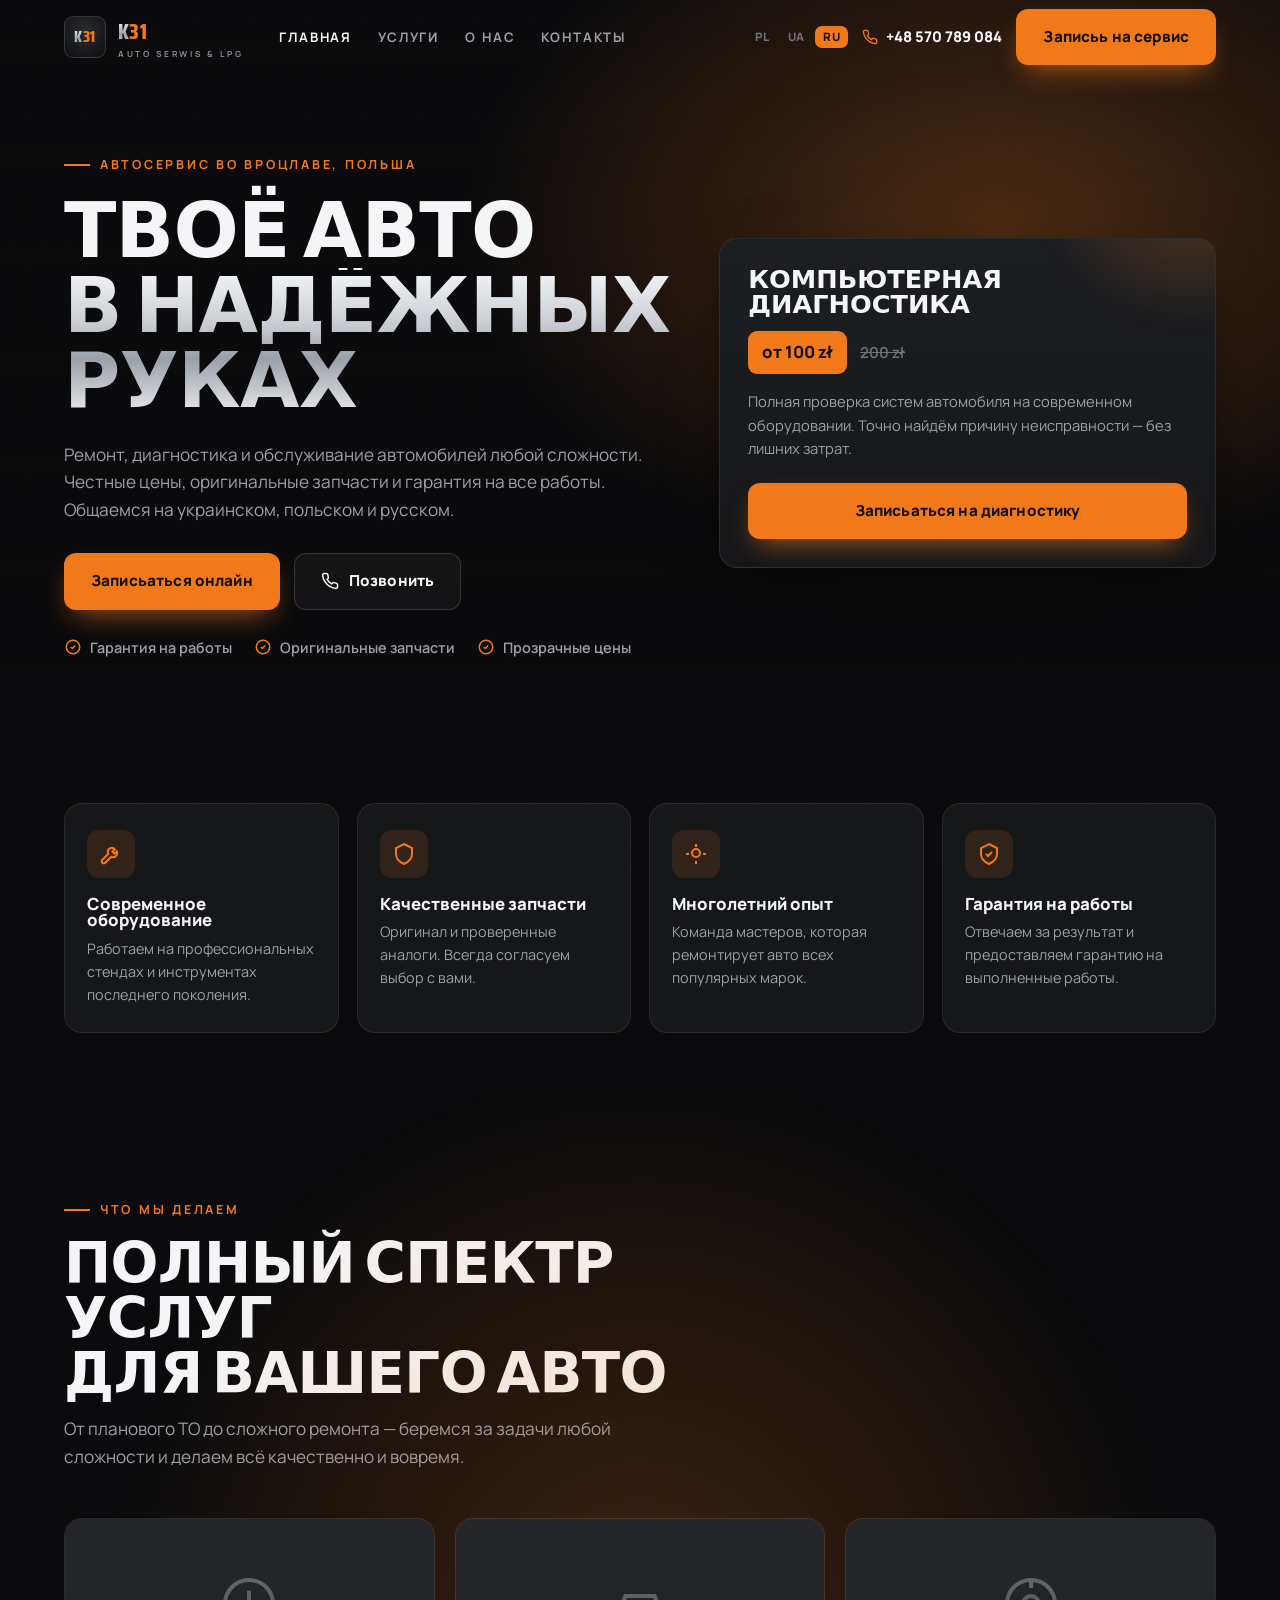
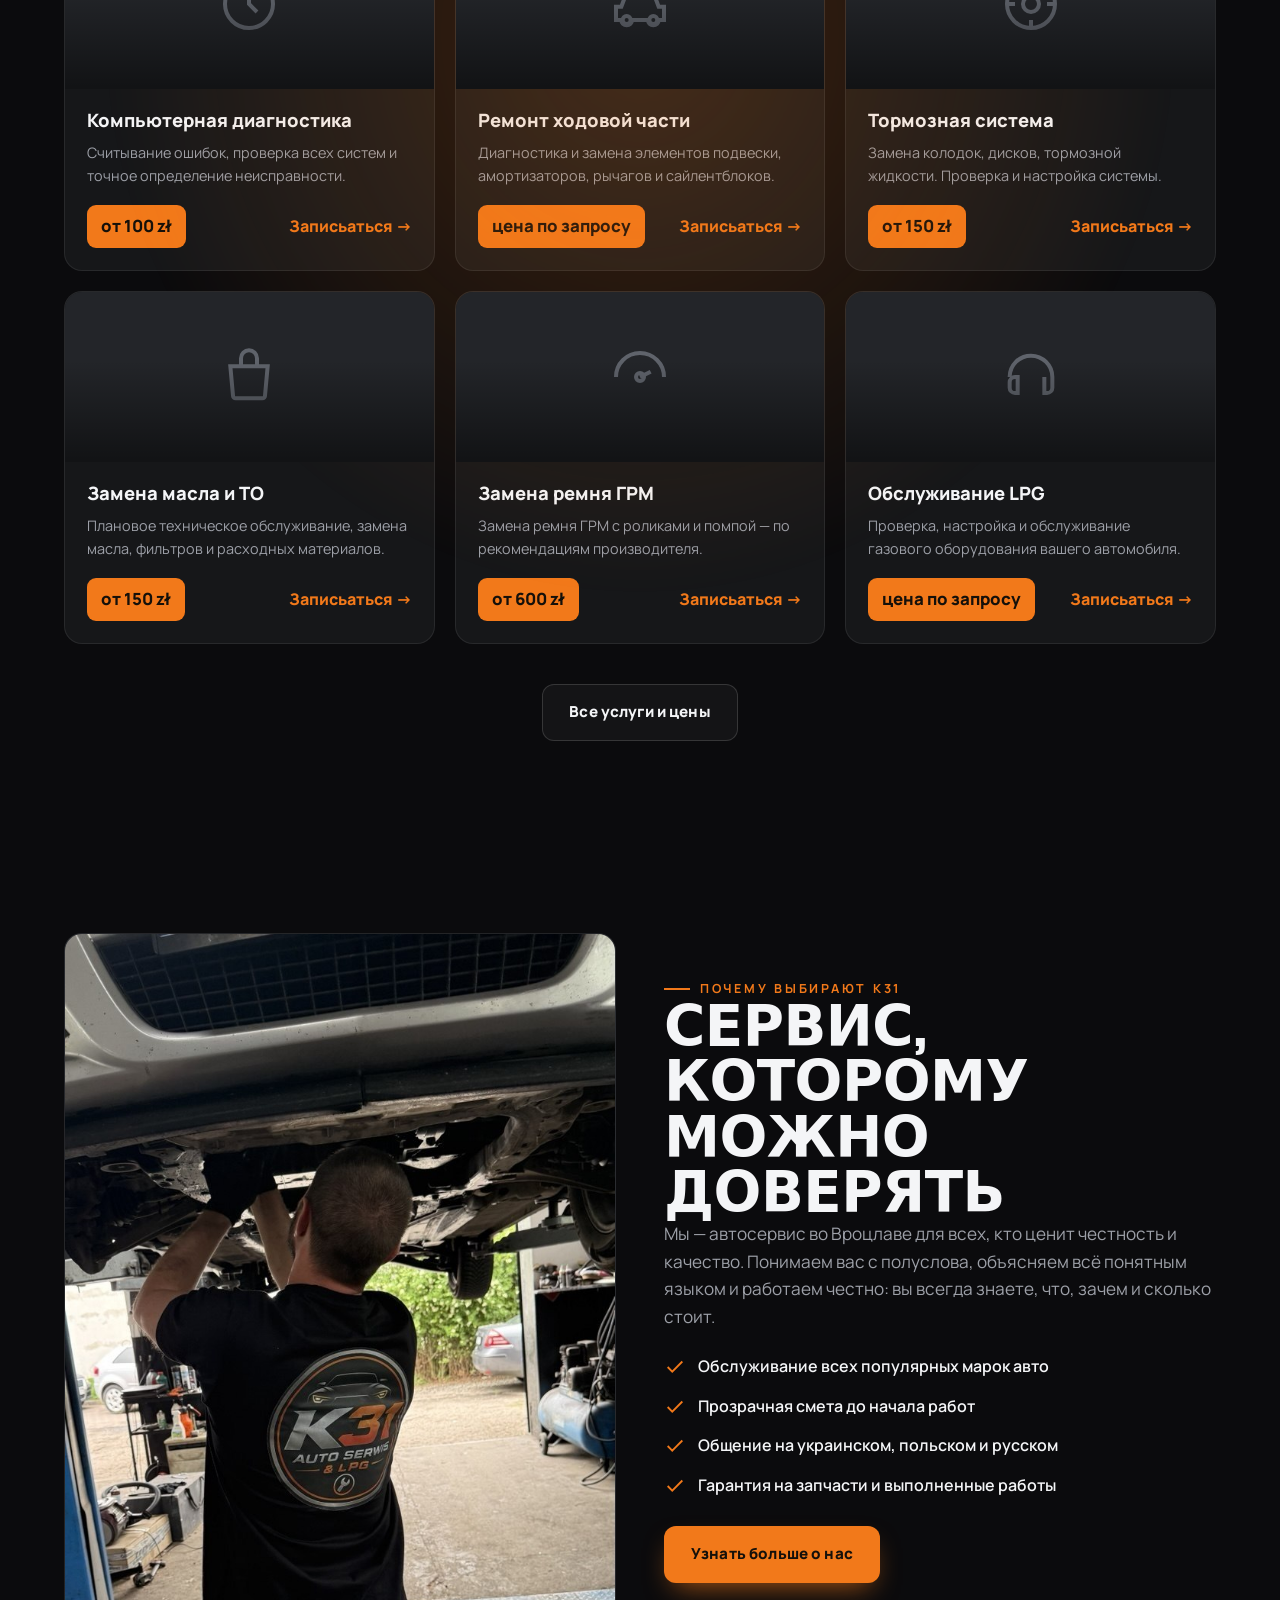
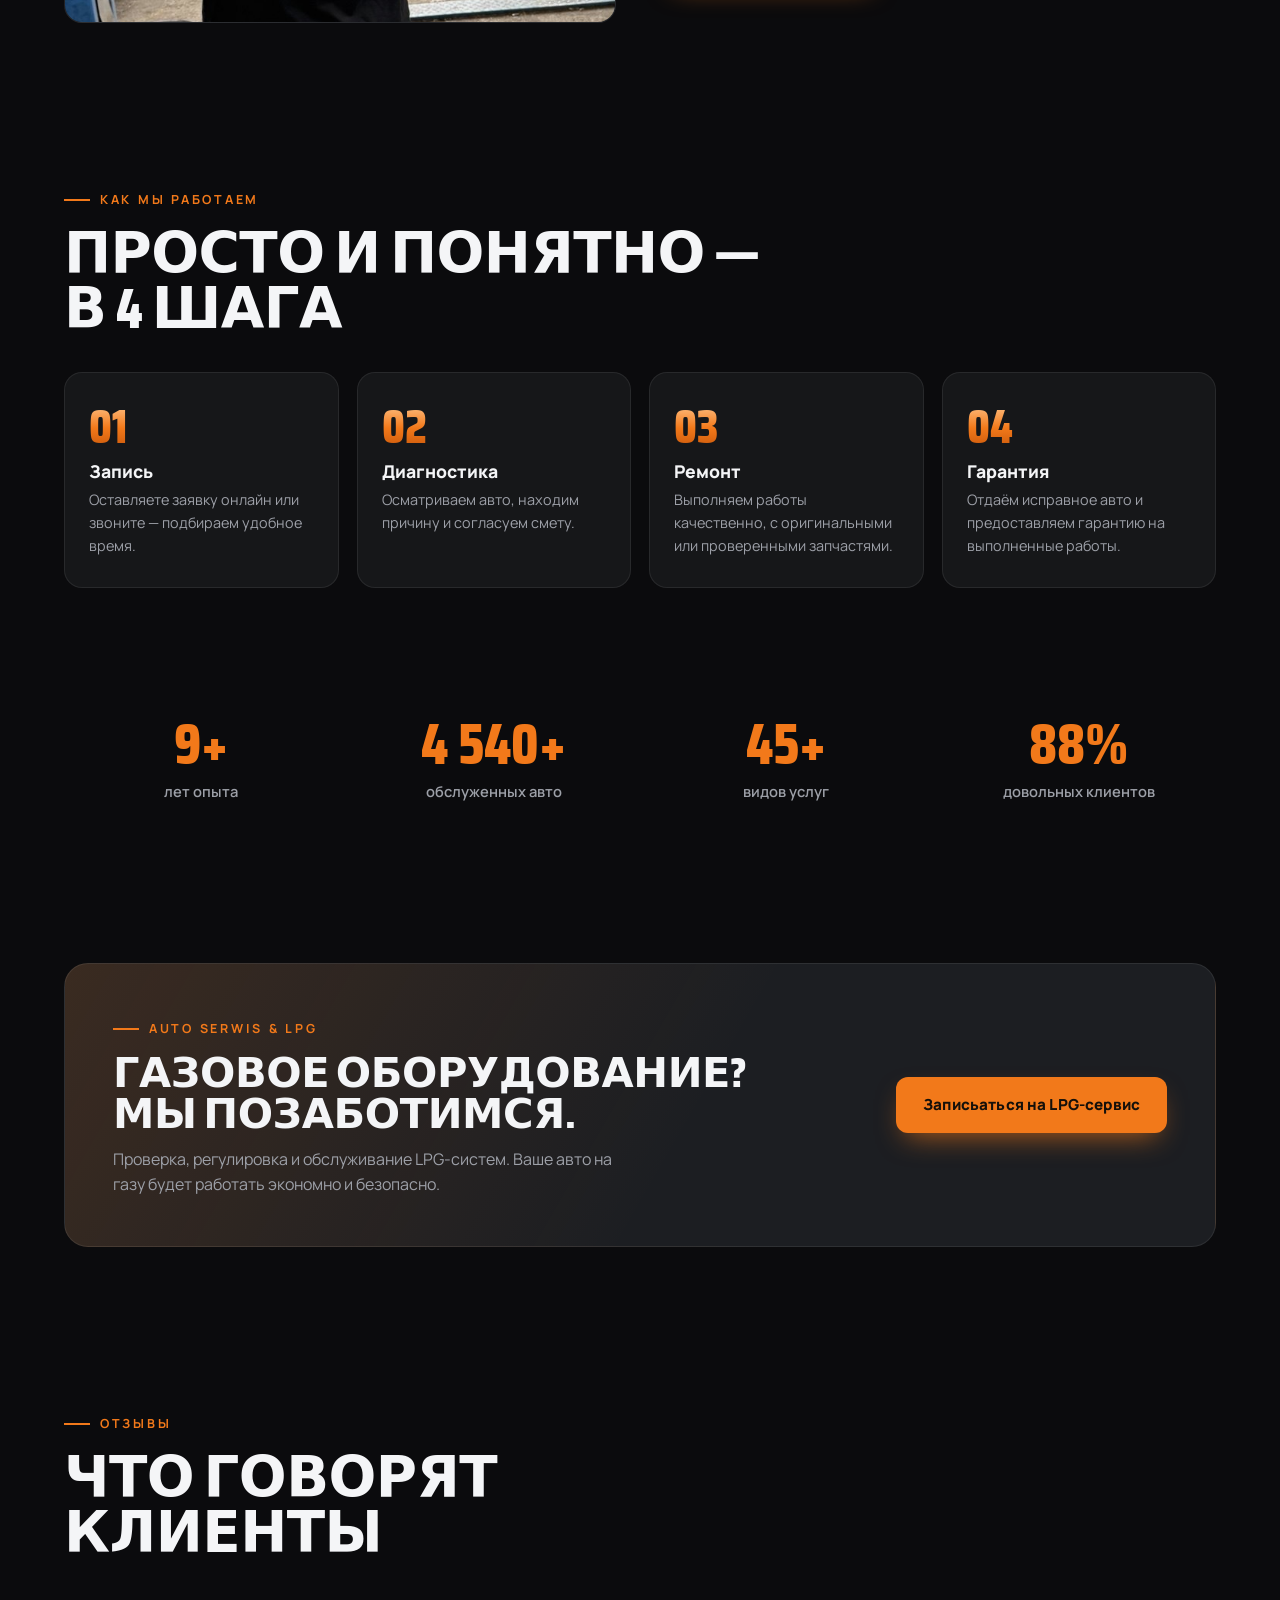
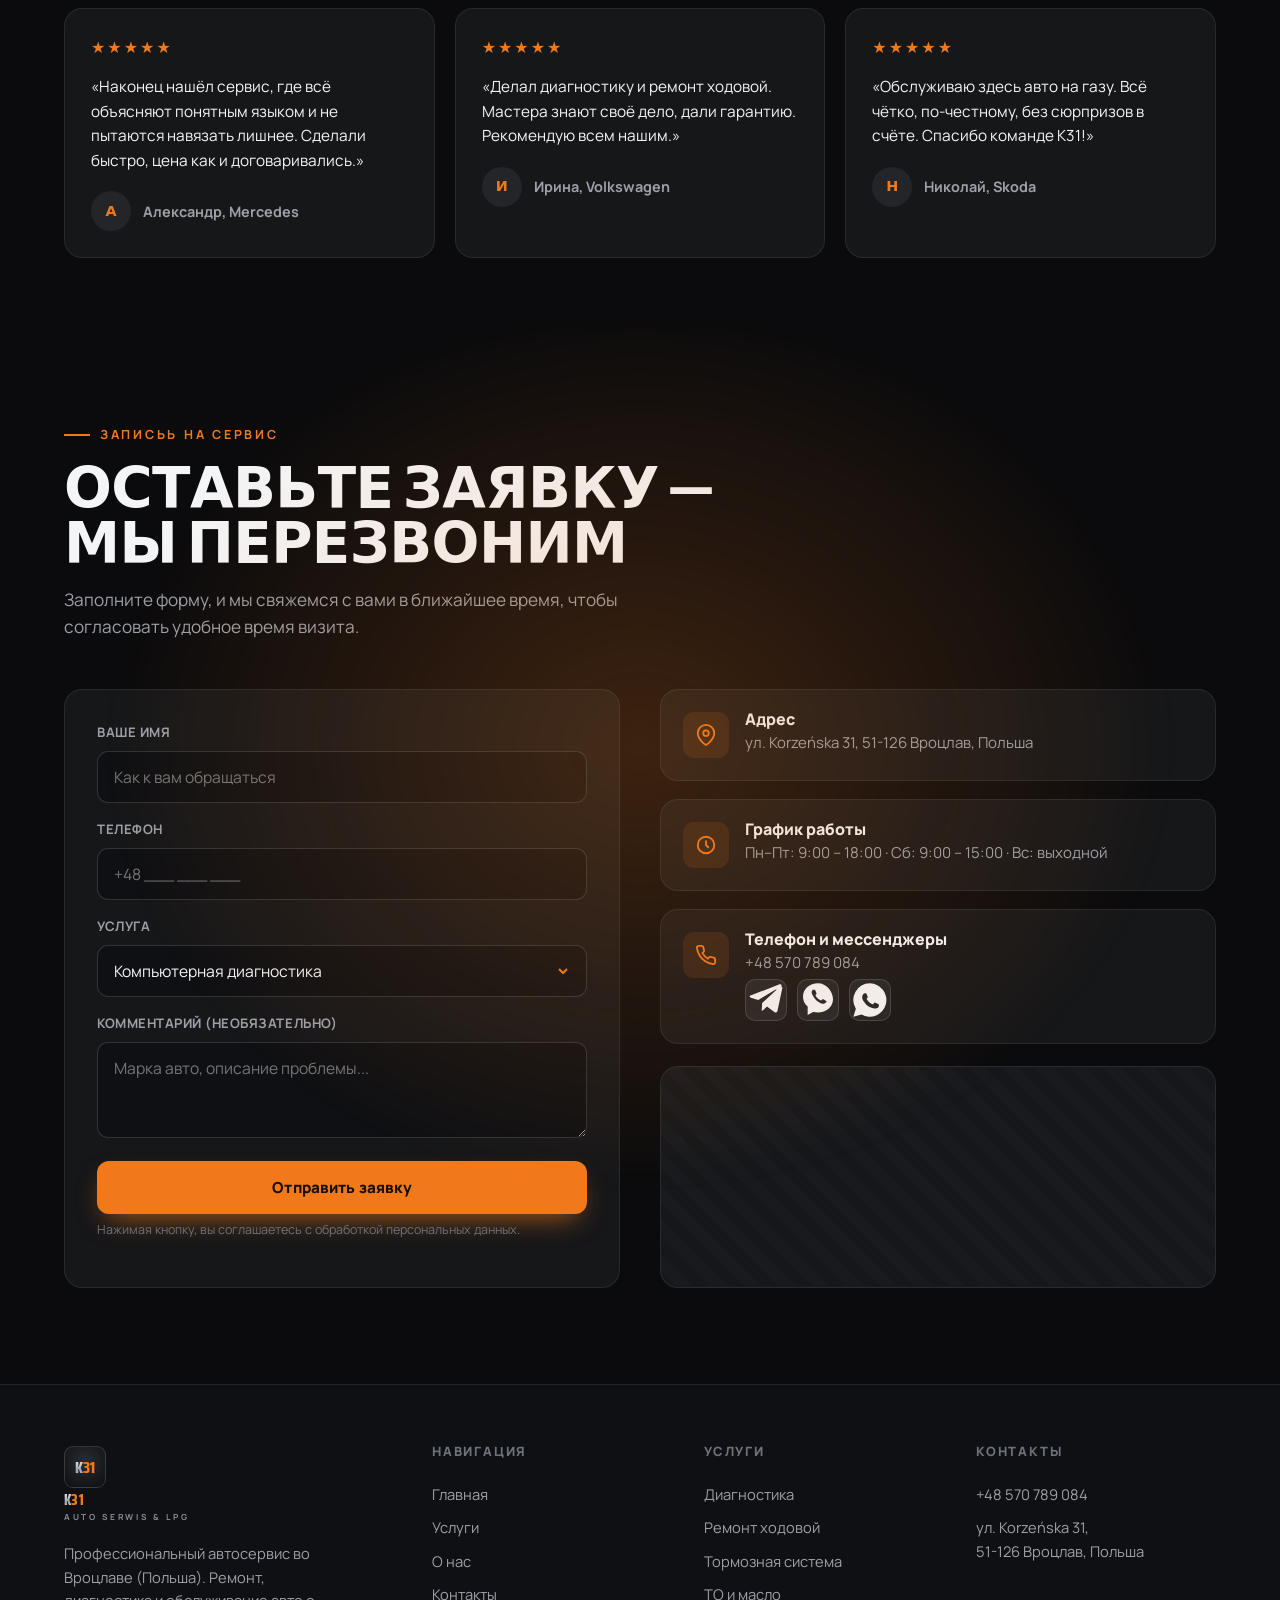
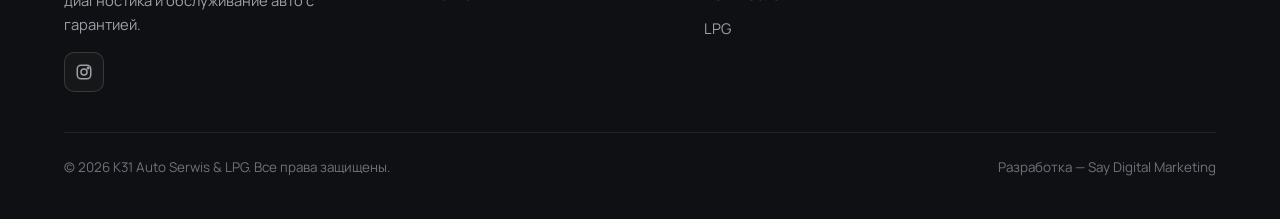
==== commit 7c983916: "Use canonical (no trailing slash) /uk /ru links on home switcher + hreflang Co-Authored-By: Claude O" ====
--- a/ru/index.html
+++ b/ru/index.html
@@ -14,8 +14,8 @@
 <link rel="icon" href="/favicon.svg" type="image/svg+xml" />
 <link rel="stylesheet" href="/css/styles.css?v=3" />
 <link rel="alternate" hreflang="pl" href="https://k31autoserwis.pl/" />
-<link rel="alternate" hreflang="uk" href="https://k31autoserwis.pl/uk/" />
-<link rel="alternate" hreflang="ru" href="https://k31autoserwis.pl/ru/" />
+<link rel="alternate" hreflang="uk" href="https://k31autoserwis.pl/uk" />
+<link rel="alternate" hreflang="ru" href="https://k31autoserwis.pl/ru" />
 <link rel="alternate" hreflang="x-default" href="https://k31autoserwis.pl/" />
 </head>
 <body>
@@ -37,7 +37,7 @@
       <a href="kontakty.html">Контакты</a>
     </nav>
     <div class="header__cta">
-      <div class="langsw" role="group" aria-label="Language"><a href="/" data-lang="pl">PL</a><a href="/uk/" data-lang="uk">UA</a><a href="/ru/" data-lang="ru">RU</a></div>
+      <div class="langsw" role="group" aria-label="Language"><a href="/" data-lang="pl">PL</a><a href="/uk" data-lang="uk">UA</a><a href="/ru" data-lang="ru">RU</a></div>
       <!-- PLACEHOLDER: phone -->
       <a href="tel:+48570789084" class="header__phone">
         <svg viewBox="0 0 24 24" fill="none" stroke="currentColor" stroke-width="2"><path d="M22 16.92v3a2 2 0 0 1-2.18 2 19.79 19.79 0 0 1-8.63-3.07 19.5 19.5 0 0 1-6-6 19.79 19.79 0 0 1-3.07-8.67A2 2 0 0 1 4.11 2h3a2 2 0 0 1 2 1.72c.13.96.36 1.9.7 2.81a2 2 0 0 1-.45 2.11L8.09 9.91a16 16 0 0 0 6 6l1.27-1.27a2 2 0 0 1 2.11-.45c.9.34 1.85.57 2.81.7A2 2 0 0 1 22 16.92z"/></svg>
@@ -50,7 +50,7 @@
 </header>
 
 <div class="mobile-menu">
-  <div class="langsw langsw--m" role="group" aria-label="Language"><a href="/" data-lang="pl">Polski</a><a href="/uk/" data-lang="uk">Українська</a><a href="/ru/" data-lang="ru">Русский</a></div>
+  <div class="langsw langsw--m" role="group" aria-label="Language"><a href="/" data-lang="pl">Polski</a><a href="/uk" data-lang="uk">Українська</a><a href="/ru" data-lang="ru">Русский</a></div>
   <a href="index.html">Главная</a>
   <a href="poslugy.html">Услуги</a>
   <a href="pro-nas.html">О нас</a>
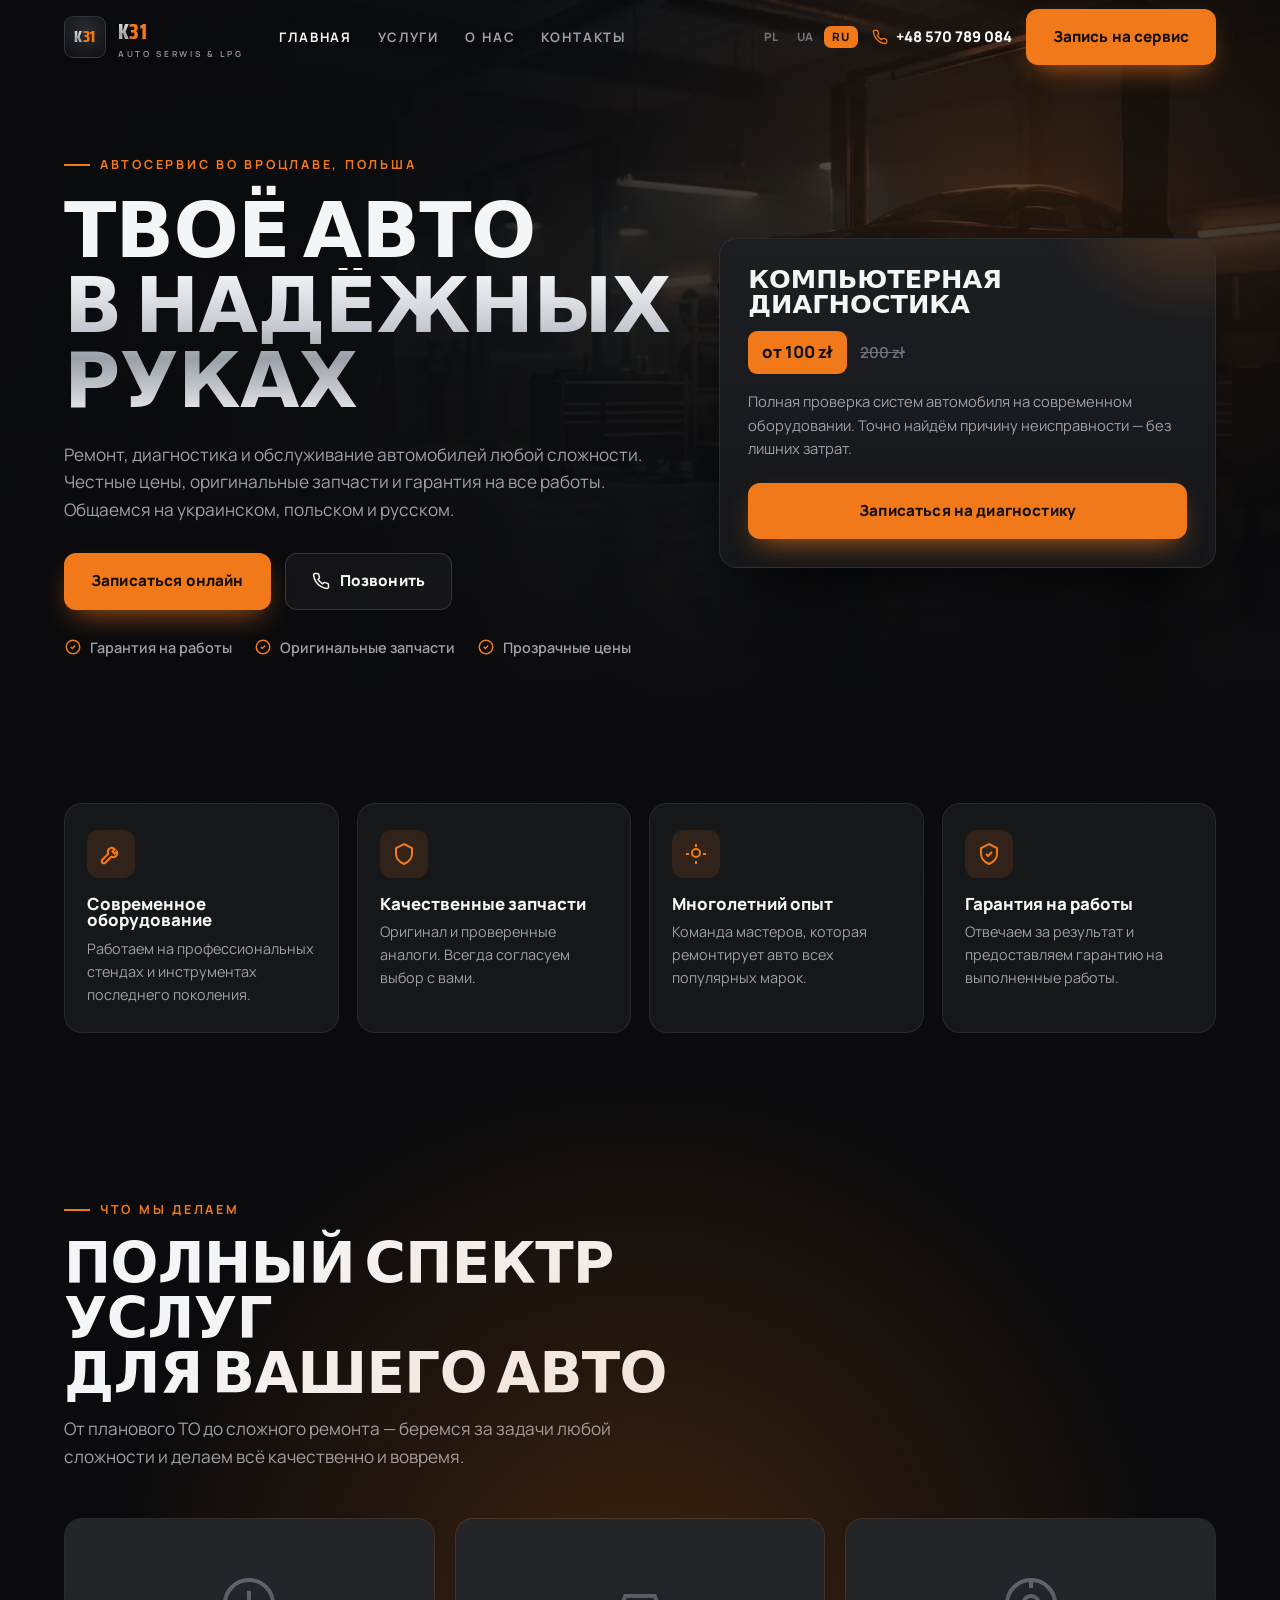
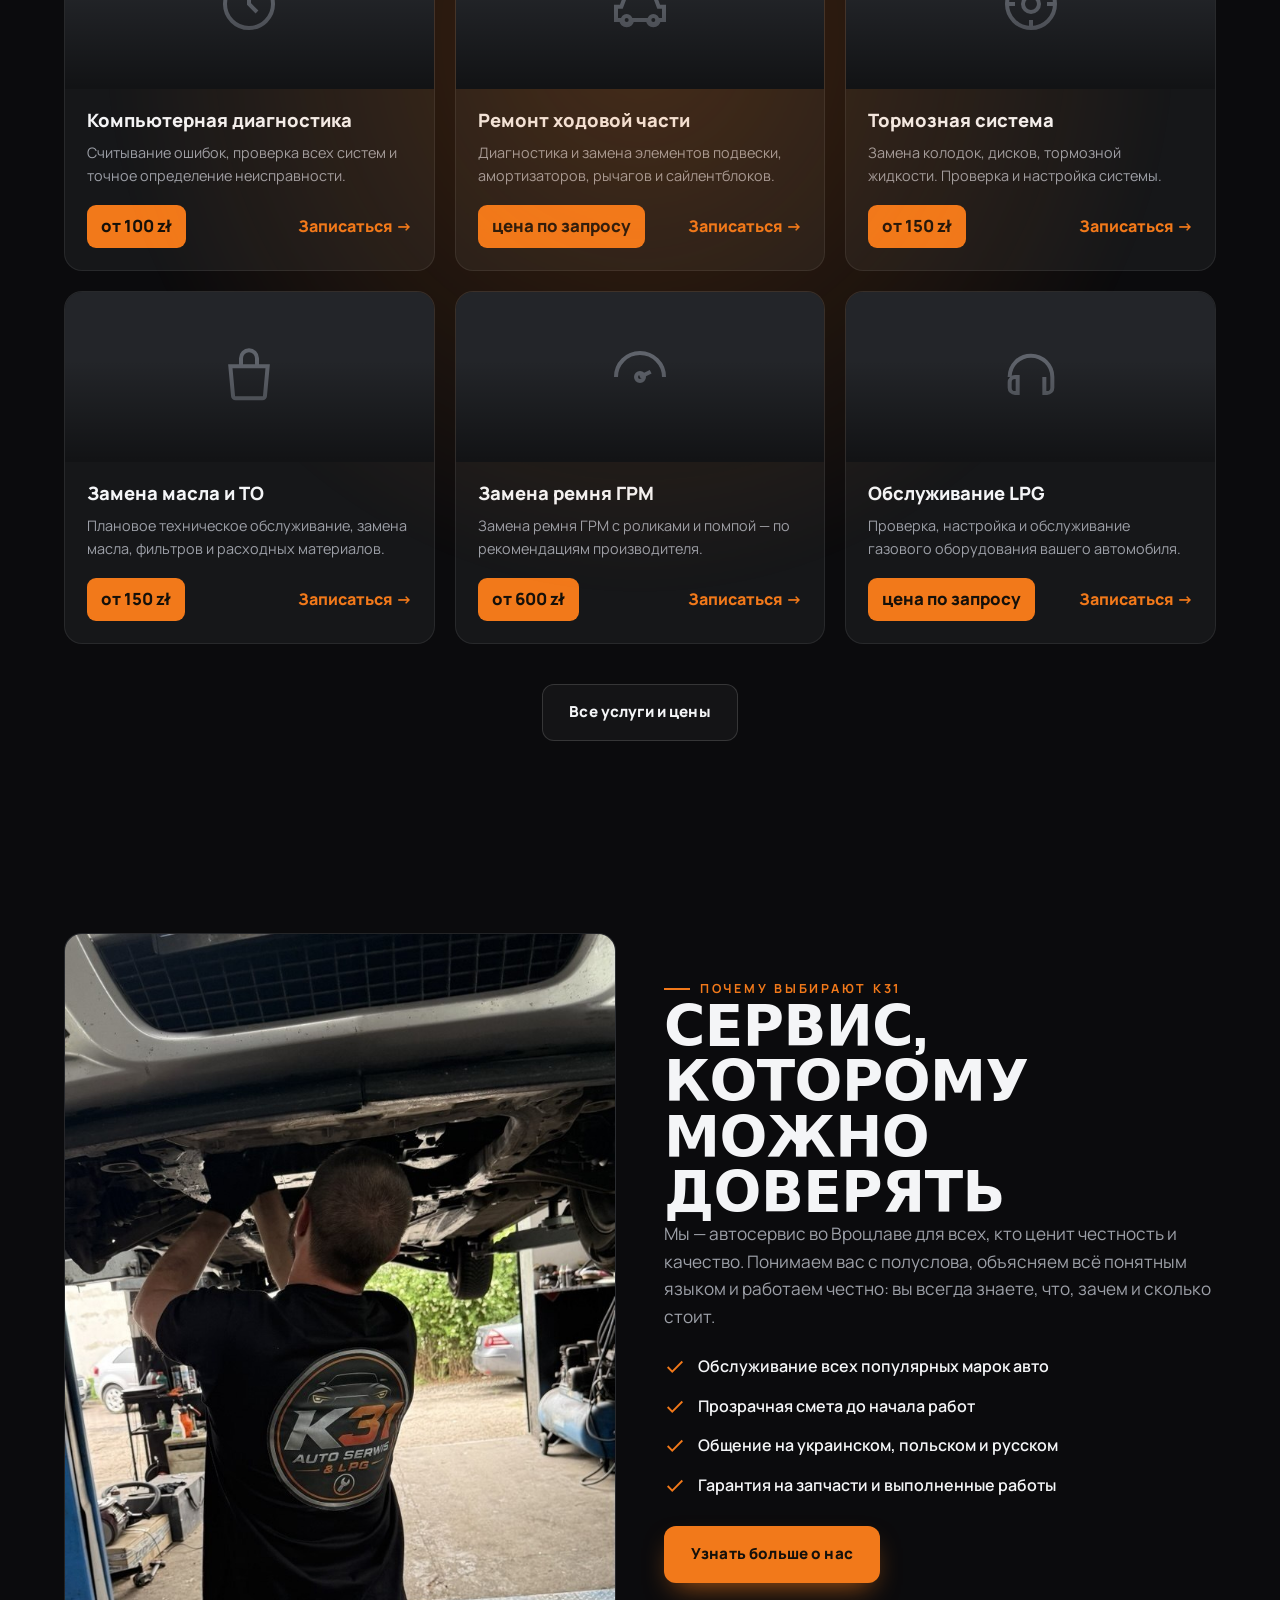
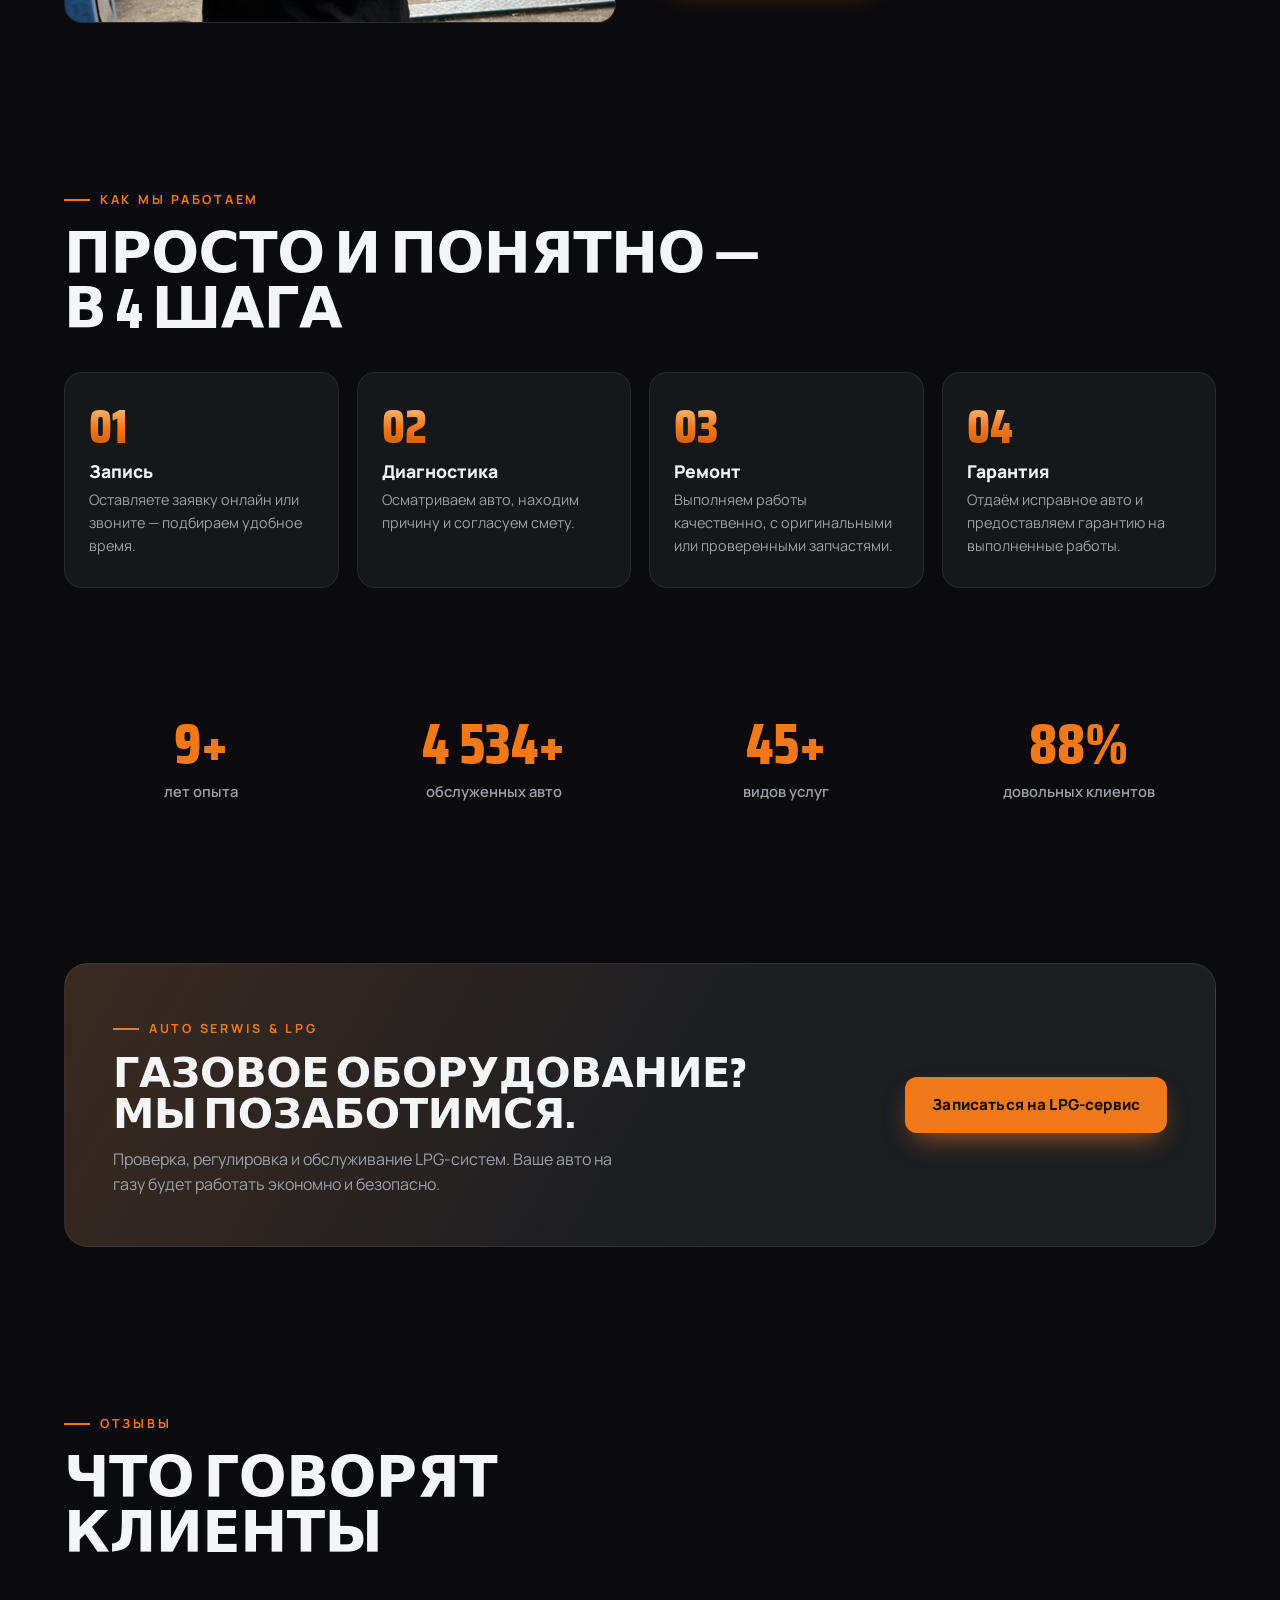
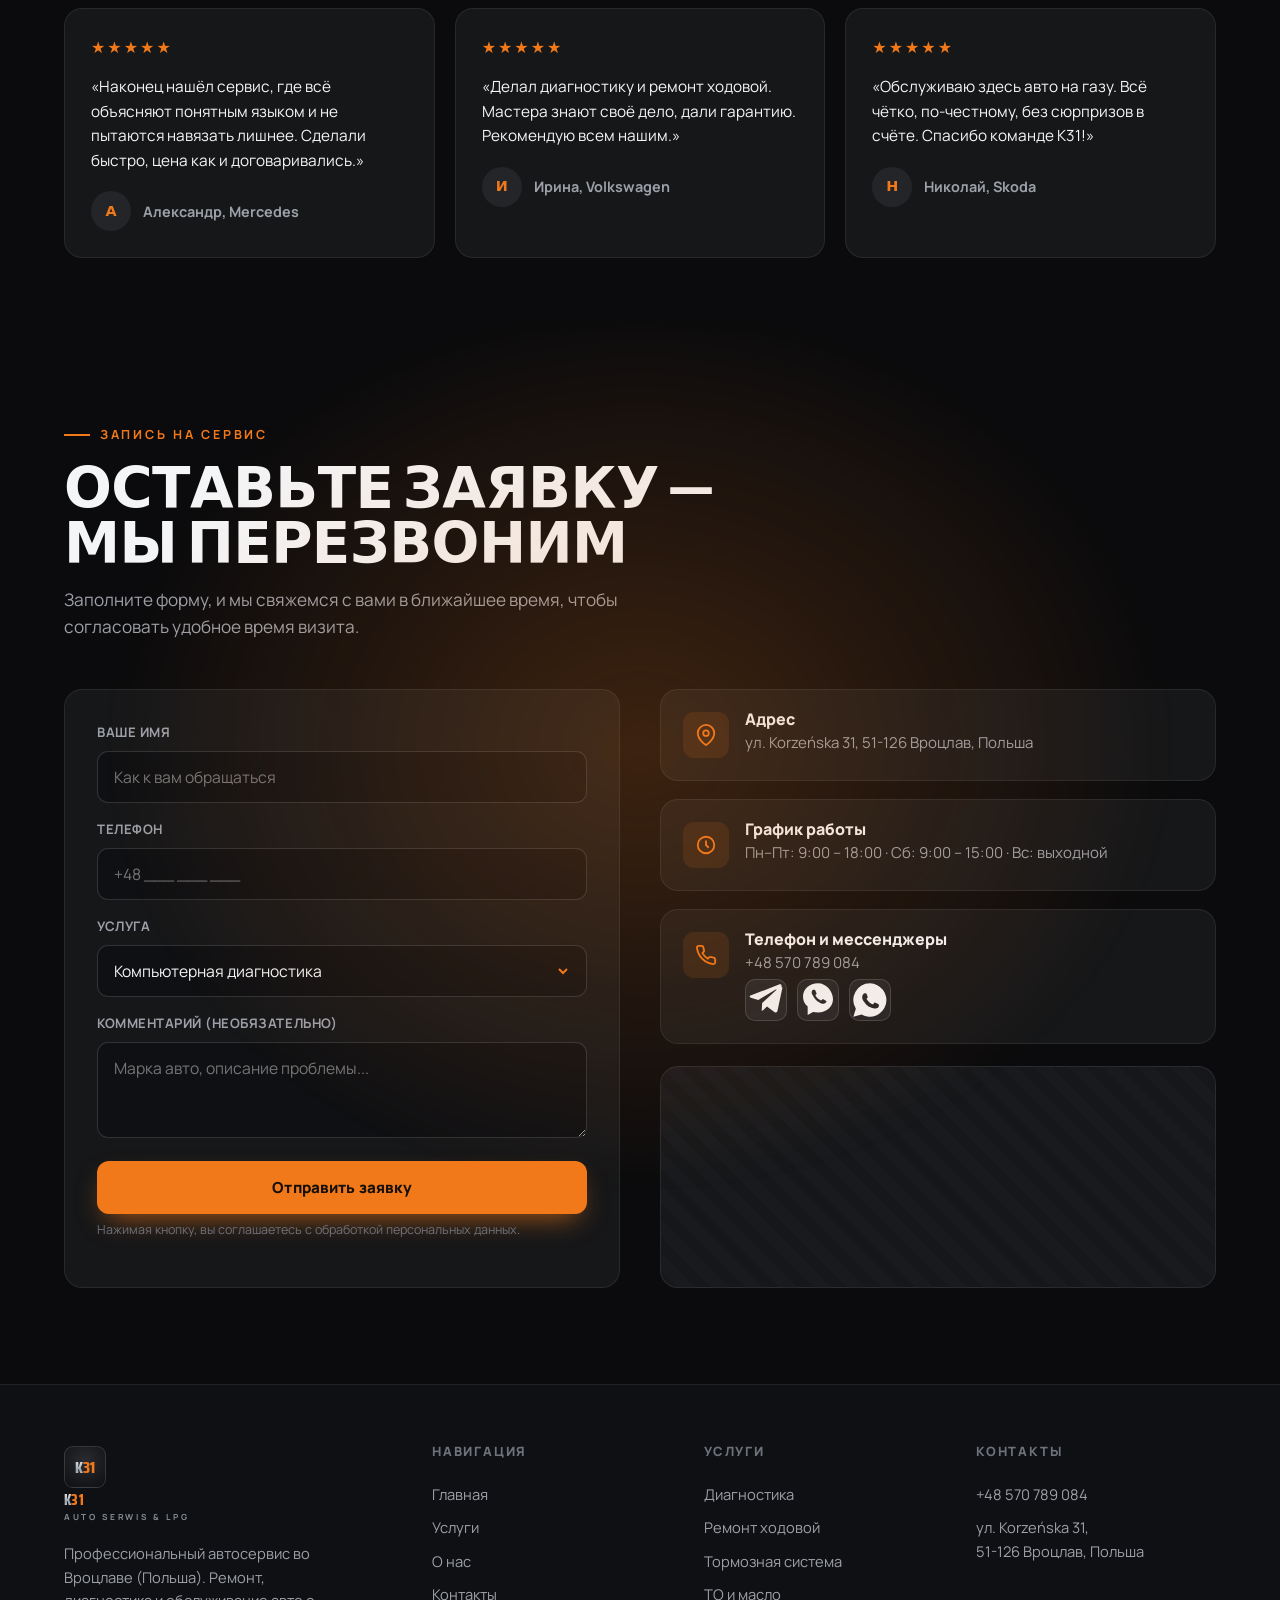
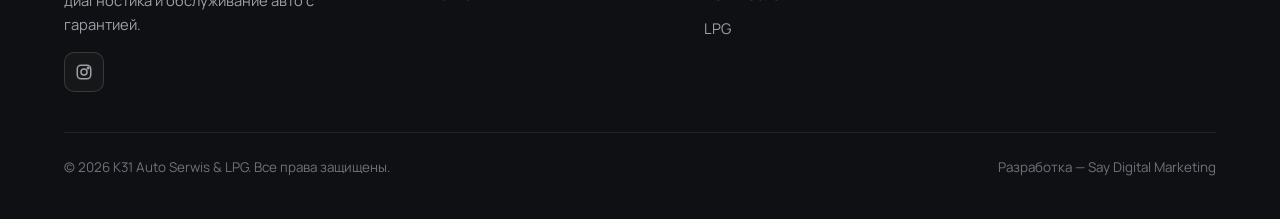
==== commit fc7389c5: "Fix RU translation corruption (cascade replacement of 'Запис' prefix) Regenerated RU pages with toke" ====
--- a/ru/index.html
+++ b/ru/index.html
@@ -4,7 +4,7 @@
 <meta charset="UTF-8" />
 <meta name="viewport" content="width=device-width, initial-scale=1.0" />
 <title>K31 Auto Serwis &amp; LPG — Автосервис в Польше | Ремонт, диагностика, ТО</title>
-<meta name="description" content="K31 Auto Serwis & LPG — профессиональный автосервис во Вроцлаве (Польша). Ремонт авто, компьютерная диагностика, техническое обслуживание. Гарантия на работы. Записьь онлайн." />
+<meta name="description" content="K31 Auto Serwis & LPG — профессиональный автосервис во Вроцлаве (Польша). Ремонт авто, компьютерная диагностика, техническое обслуживание. Гарантия на работы. Запись онлайн." />
 <meta property="og:title" content="K31 Auto Serwis & LPG — Автосервис в Польше" />
 <meta property="og:description" content="Ремонт, диагностика и обслуживание авто. Честные цены, гарантия, понятное общение на нескольких языках." />
 <meta property="og:type" content="website" />
@@ -43,7 +43,7 @@
         <svg viewBox="0 0 24 24" fill="none" stroke="currentColor" stroke-width="2"><path d="M22 16.92v3a2 2 0 0 1-2.18 2 19.79 19.79 0 0 1-8.63-3.07 19.5 19.5 0 0 1-6-6 19.79 19.79 0 0 1-3.07-8.67A2 2 0 0 1 4.11 2h3a2 2 0 0 1 2 1.72c.13.96.36 1.9.7 2.81a2 2 0 0 1-.45 2.11L8.09 9.91a16 16 0 0 0 6 6l1.27-1.27a2 2 0 0 1 2.11-.45c.9.34 1.85.57 2.81.7A2 2 0 0 1 22 16.92z"/></svg>
         +48 570 789 084
       </a>
-      <a href="#zapys" class="btn btn-primary">Записьь на сервис</a>
+      <a href="#zapys" class="btn btn-primary">Запись на сервис</a>
       <button class="burger" aria-label="Меню"><span></span><span></span><span></span></button>
     </div>
   </div>
@@ -56,7 +56,7 @@
   <a href="pro-nas.html">О нас</a>
   <a href="kontakty.html">Контакты</a>
   <a href="tel:+48570789084" class="btn btn-ghost">+48 570 789 084</a>
-  <a href="#zapys" class="btn btn-primary">Записьь на сервис</a>
+  <a href="#zapys" class="btn btn-primary">Запись на сервис</a>
 </div>
 
 <!-- ============ HERO ============ -->
@@ -71,7 +71,7 @@
       </h1>
       <p class="lead">Ремонт, диагностика и обслуживание автомобилей любой сложности. Честные цены, оригинальные запчасти и гарантия на все работы. Общаемся на украинском, польском и русском.</p>
       <div class="hero__cta">
-        <a href="#zapys" class="btn btn-primary">Записьаться онлайн</a>
+        <a href="#zapys" class="btn btn-primary">Записаться онлайн</a>
         <a href="tel:+48570789084" class="btn btn-ghost">
           <svg viewBox="0 0 24 24" fill="none" stroke="currentColor" stroke-width="2"><path d="M22 16.92v3a2 2 0 0 1-2.18 2 19.79 19.79 0 0 1-8.63-3.07 19.5 19.5 0 0 1-6-6 19.79 19.79 0 0 1-3.07-8.67A2 2 0 0 1 4.11 2h3a2 2 0 0 1 2 1.72c.13.96.36 1.9.7 2.81a2 2 0 0 1-.45 2.11L8.09 9.91a16 16 0 0 0 6 6l1.27-1.27a2 2 0 0 1 2.11-.45c.9.34 1.85.57 2.81.7A2 2 0 0 1 22 16.92z"/></svg>
           Позвонить
@@ -91,7 +91,7 @@
         <span class="price-old">200 zł</span>
       </div>
       <p>Полная проверка систем автомобиля на современном оборудовании. Точно найдём причину неисправности — без лишних затрат.</p>
-      <a href="#zapys" class="btn btn-primary btn-block" style="margin-top:22px">Записьаться на диагностику</a>
+      <a href="#zapys" class="btn btn-primary btn-block" style="margin-top:22px">Записаться на диагностику</a>
     </div>
   </div>
 </section>
@@ -140,7 +140,7 @@
         <div class="svc__body">
           <h3>Компьютерная диагностика</h3>
           <p>Считывание ошибок, проверка всех систем и точное определение неисправности.</p>
-          <div class="svc__foot"><span class="price-pill">от 100 zł</span><a href="#zapys" class="text-orange" style="font-weight:800">Записьаться →</a></div>
+          <div class="svc__foot"><span class="price-pill">от 100 zł</span><a href="#zapys" class="text-orange" style="font-weight:800">Записаться →</a></div>
         </div>
       </div>
       <div class="svc reveal">
@@ -148,7 +148,7 @@
         <div class="svc__body">
           <h3>Ремонт ходовой части</h3>
           <p>Диагностика и замена элементов подвески, амортизаторов, рычагов и сайлентблоков.</p>
-          <div class="svc__foot"><span class="price-pill">цена по запросу</span><a href="#zapys" class="text-orange" style="font-weight:800">Записьаться →</a></div>
+          <div class="svc__foot"><span class="price-pill">цена по запросу</span><a href="#zapys" class="text-orange" style="font-weight:800">Записаться →</a></div>
         </div>
       </div>
       <div class="svc reveal">
@@ -156,7 +156,7 @@
         <div class="svc__body">
           <h3>Тормозная система</h3>
           <p>Замена колодок, дисков, тормозной жидкости. Проверка и настройка системы.</p>
-          <div class="svc__foot"><span class="price-pill">от 150 zł</span><a href="#zapys" class="text-orange" style="font-weight:800">Записьаться →</a></div>
+          <div class="svc__foot"><span class="price-pill">от 150 zł</span><a href="#zapys" class="text-orange" style="font-weight:800">Записаться →</a></div>
         </div>
       </div>
       <div class="svc reveal">
@@ -164,7 +164,7 @@
         <div class="svc__body">
           <h3>Замена масла и ТО</h3>
           <p>Плановое техническое обслуживание, замена масла, фильтров и расходных материалов.</p>
-          <div class="svc__foot"><span class="price-pill">от 150 zł</span><a href="#zapys" class="text-orange" style="font-weight:800">Записьаться →</a></div>
+          <div class="svc__foot"><span class="price-pill">от 150 zł</span><a href="#zapys" class="text-orange" style="font-weight:800">Записаться →</a></div>
         </div>
       </div>
       <div class="svc reveal">
@@ -172,7 +172,7 @@
         <div class="svc__body">
           <h3>Замена ремня ГРМ</h3>
           <p>Замена ремня ГРМ с роликами и помпой — по рекомендациям производителя.</p>
-          <div class="svc__foot"><span class="price-pill">от 600 zł</span><a href="#zapys" class="text-orange" style="font-weight:800">Записьаться →</a></div>
+          <div class="svc__foot"><span class="price-pill">от 600 zł</span><a href="#zapys" class="text-orange" style="font-weight:800">Записаться →</a></div>
         </div>
       </div>
       <div class="svc reveal">
@@ -180,7 +180,7 @@
         <div class="svc__body">
           <h3>Обслуживание LPG</h3>
           <p>Проверка, настройка и обслуживание газового оборудования вашего автомобиля.</p>
-          <div class="svc__foot"><span class="price-pill">цена по запросу</span><a href="#zapys" class="text-orange" style="font-weight:800">Записьаться →</a></div>
+          <div class="svc__foot"><span class="price-pill">цена по запросу</span><a href="#zapys" class="text-orange" style="font-weight:800">Записаться →</a></div>
         </div>
       </div>
     </div>
@@ -246,7 +246,7 @@
         <h2 style="margin-top:14px">Газовое оборудование?<br />Мы позаботимся.</h2>
         <p>Проверка, регулировка и обслуживание LPG-систем. Ваше авто на газу будет работать экономно и безопасно.</p>
       </div>
-      <a href="#zapys" class="btn btn-primary">Записьаться на LPG-сервис</a>
+      <a href="#zapys" class="btn btn-primary">Записаться на LPG-сервис</a>
     </div>
   </div>
 </section>
@@ -283,7 +283,7 @@
   <div class="glow"></div>
   <div class="container">
     <div class="section-head reveal">
-      <span class="kicker">Записьь на сервис</span>
+      <span class="kicker">Запись на сервис</span>
       <h2>Оставьте заявку —<br />мы перезвоним</h2>
       <p class="lead">Заполните форму, и мы свяжемся с вами в ближайшее время, чтобы согласовать удобное время визита.</p>
     </div>
@@ -388,7 +388,7 @@
 <!-- sticky mobile call bar -->
 <div class="callbar">
   <a href="tel:+48570789084" class="btn btn-ghost">Позвонить</a>
-  <a href="#zapys" class="btn btn-primary">Записьь на сервис</a>
+  <a href="#zapys" class="btn btn-primary">Запись на сервис</a>
 </div>
 
 <script src="/js/main.js?v=3"></script>
--- a/css/styles.css
+++ b/css/styles.css
@@ -147,10 +147,12 @@
 
 /* ---------- hero ---------- */
 .hero{position:relative;padding:148px 0 80px;overflow:hidden}
-.hero__bg{position:absolute;inset:0;z-index:0}
+.hero__bg{position:absolute;inset:0;z-index:0;background:url(/assets/hero.webp) center/cover no-repeat}
 .hero__bg::after{content:"";position:absolute;inset:0;
-  background:radial-gradient(70% 80% at 78% 30%,rgba(242,121,26,.28),transparent 60%),
-    linear-gradient(180deg,rgba(11,11,13,.4),var(--bg) 92%)}
+  background:
+    linear-gradient(90deg,rgba(11,11,13,.94) 0%,rgba(11,11,13,.8) 36%,rgba(11,11,13,.46) 68%,rgba(11,11,13,.62) 100%),
+    radial-gradient(70% 80% at 82% 28%,rgba(242,121,26,.22),transparent 60%),
+    linear-gradient(180deg,rgba(11,11,13,.2),var(--bg) 96%)}
 .hero__grid{position:relative;z-index:2;display:grid;grid-template-columns:1.1fr .9fr;gap:48px;align-items:center}
 .hero__title{margin:18px 0 22px}
 .hero__title .line2{display:block;color:transparent;background:var(--metal);-webkit-background-clip:text;background-clip:text}
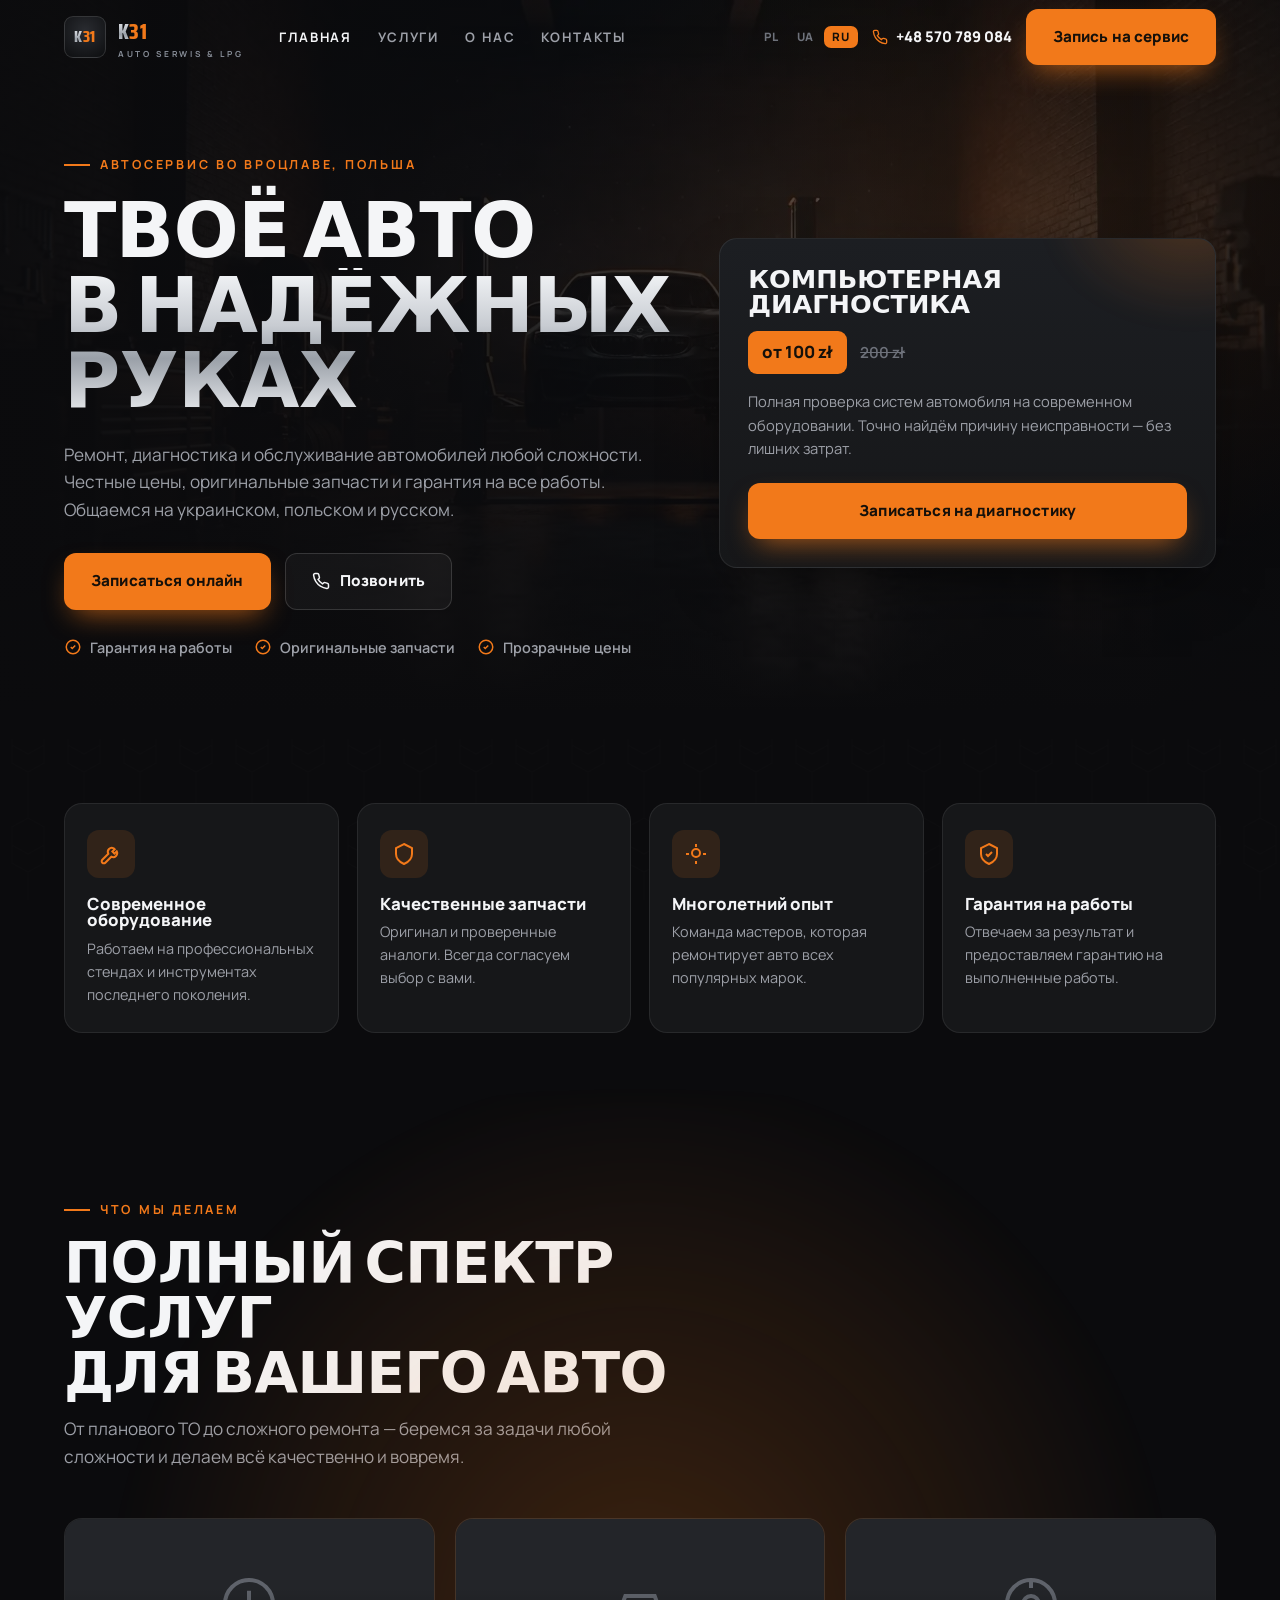
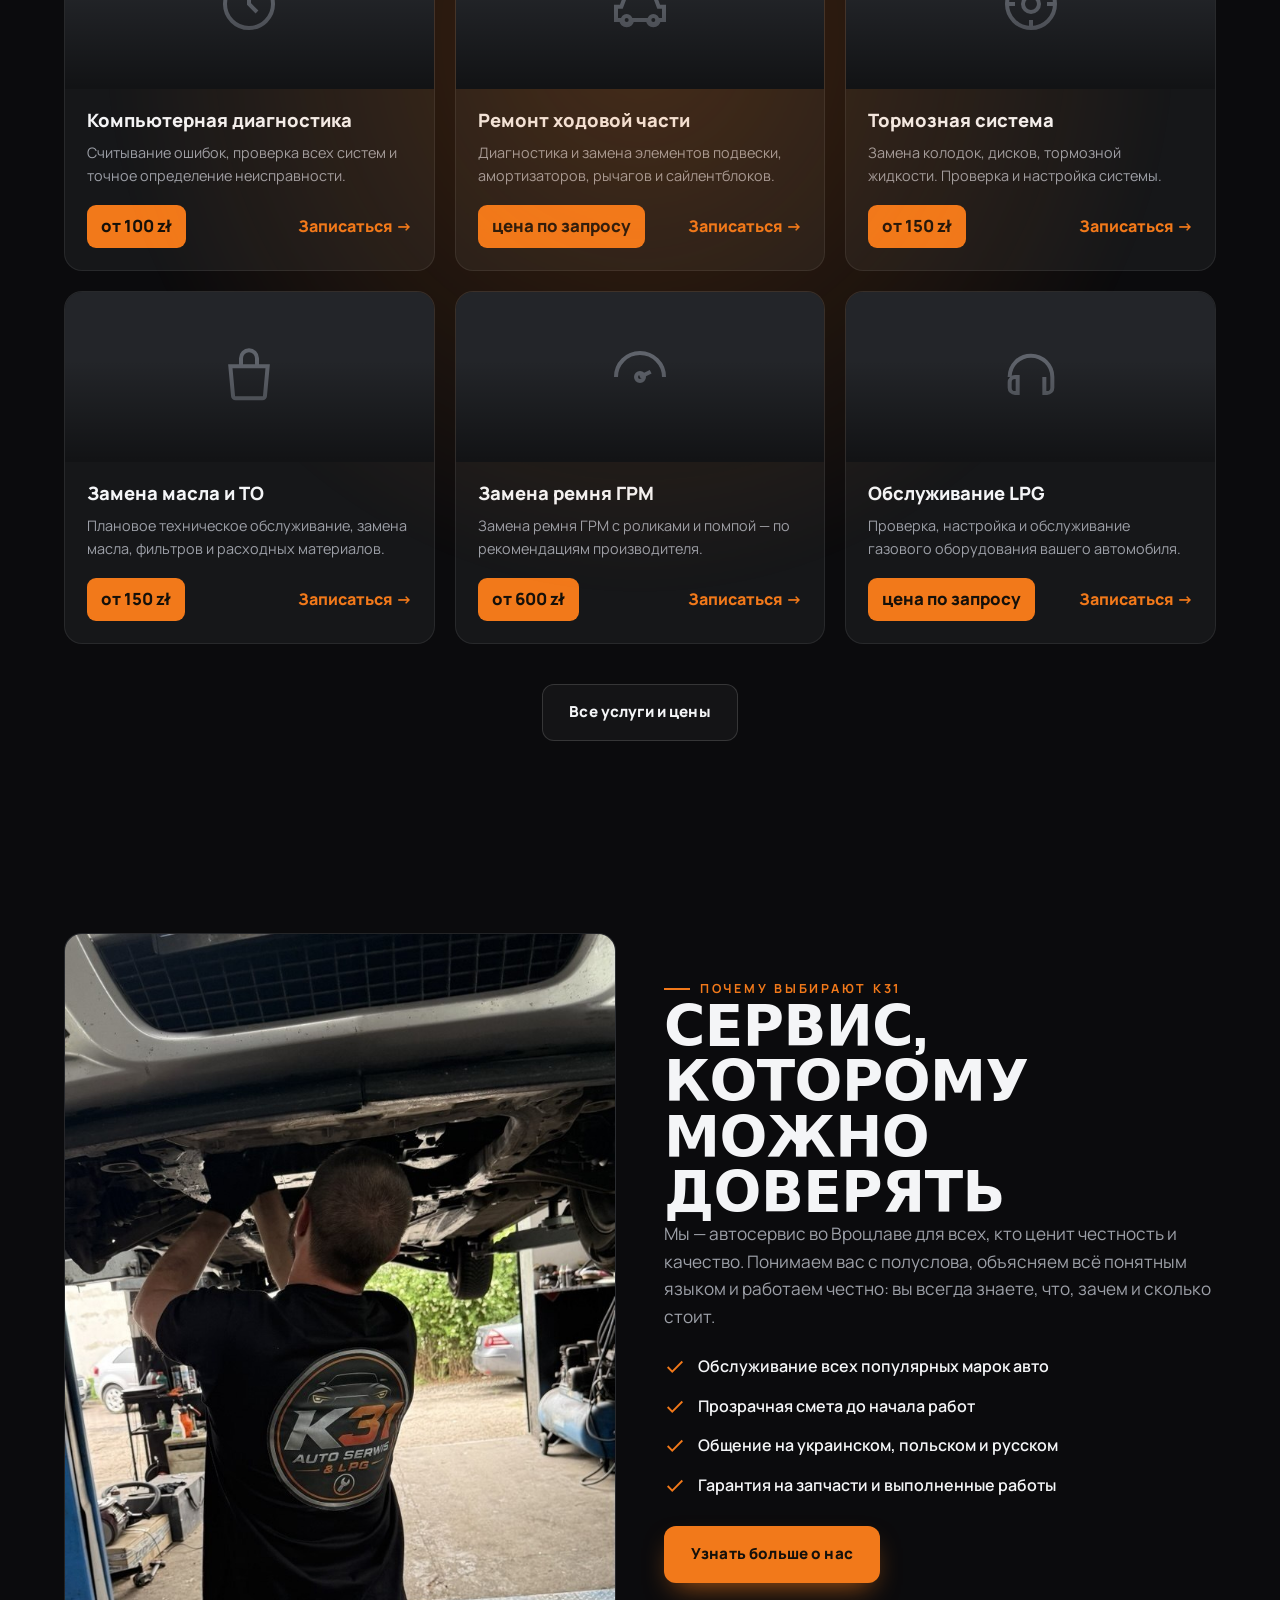
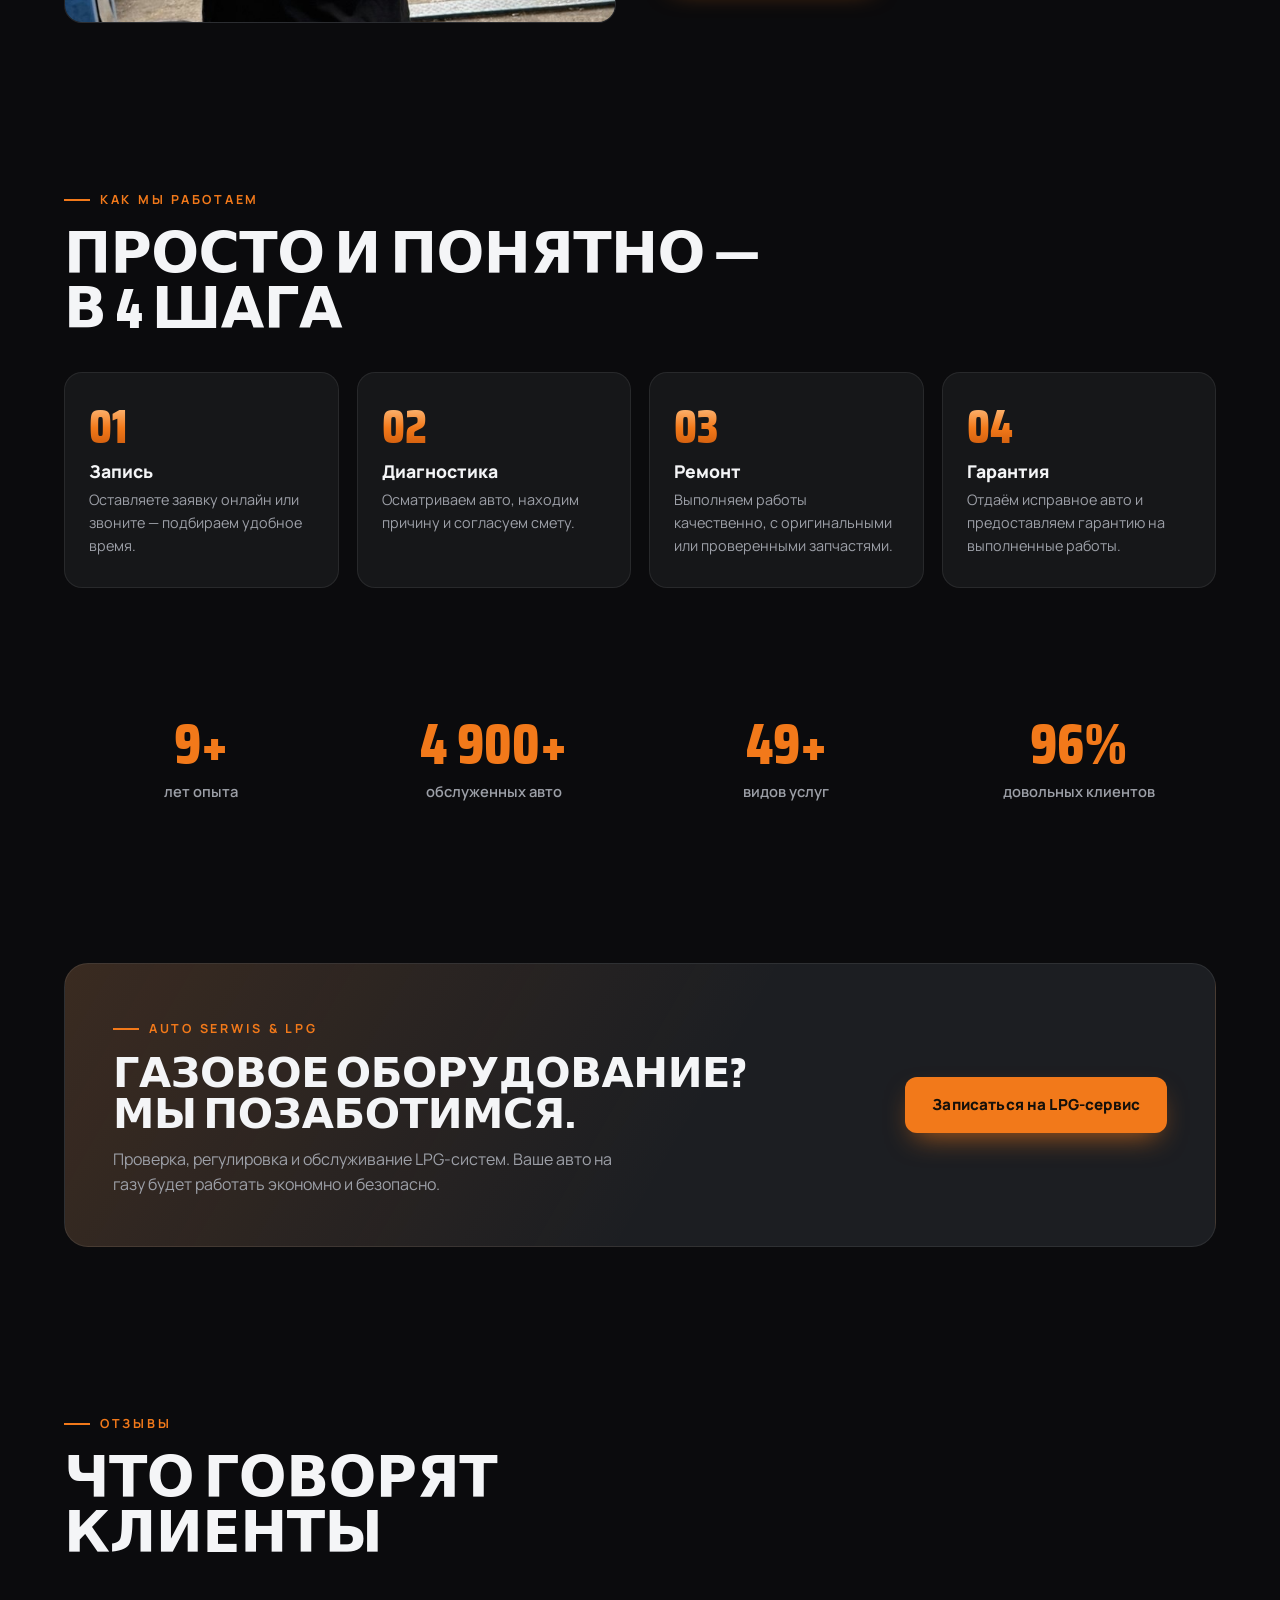
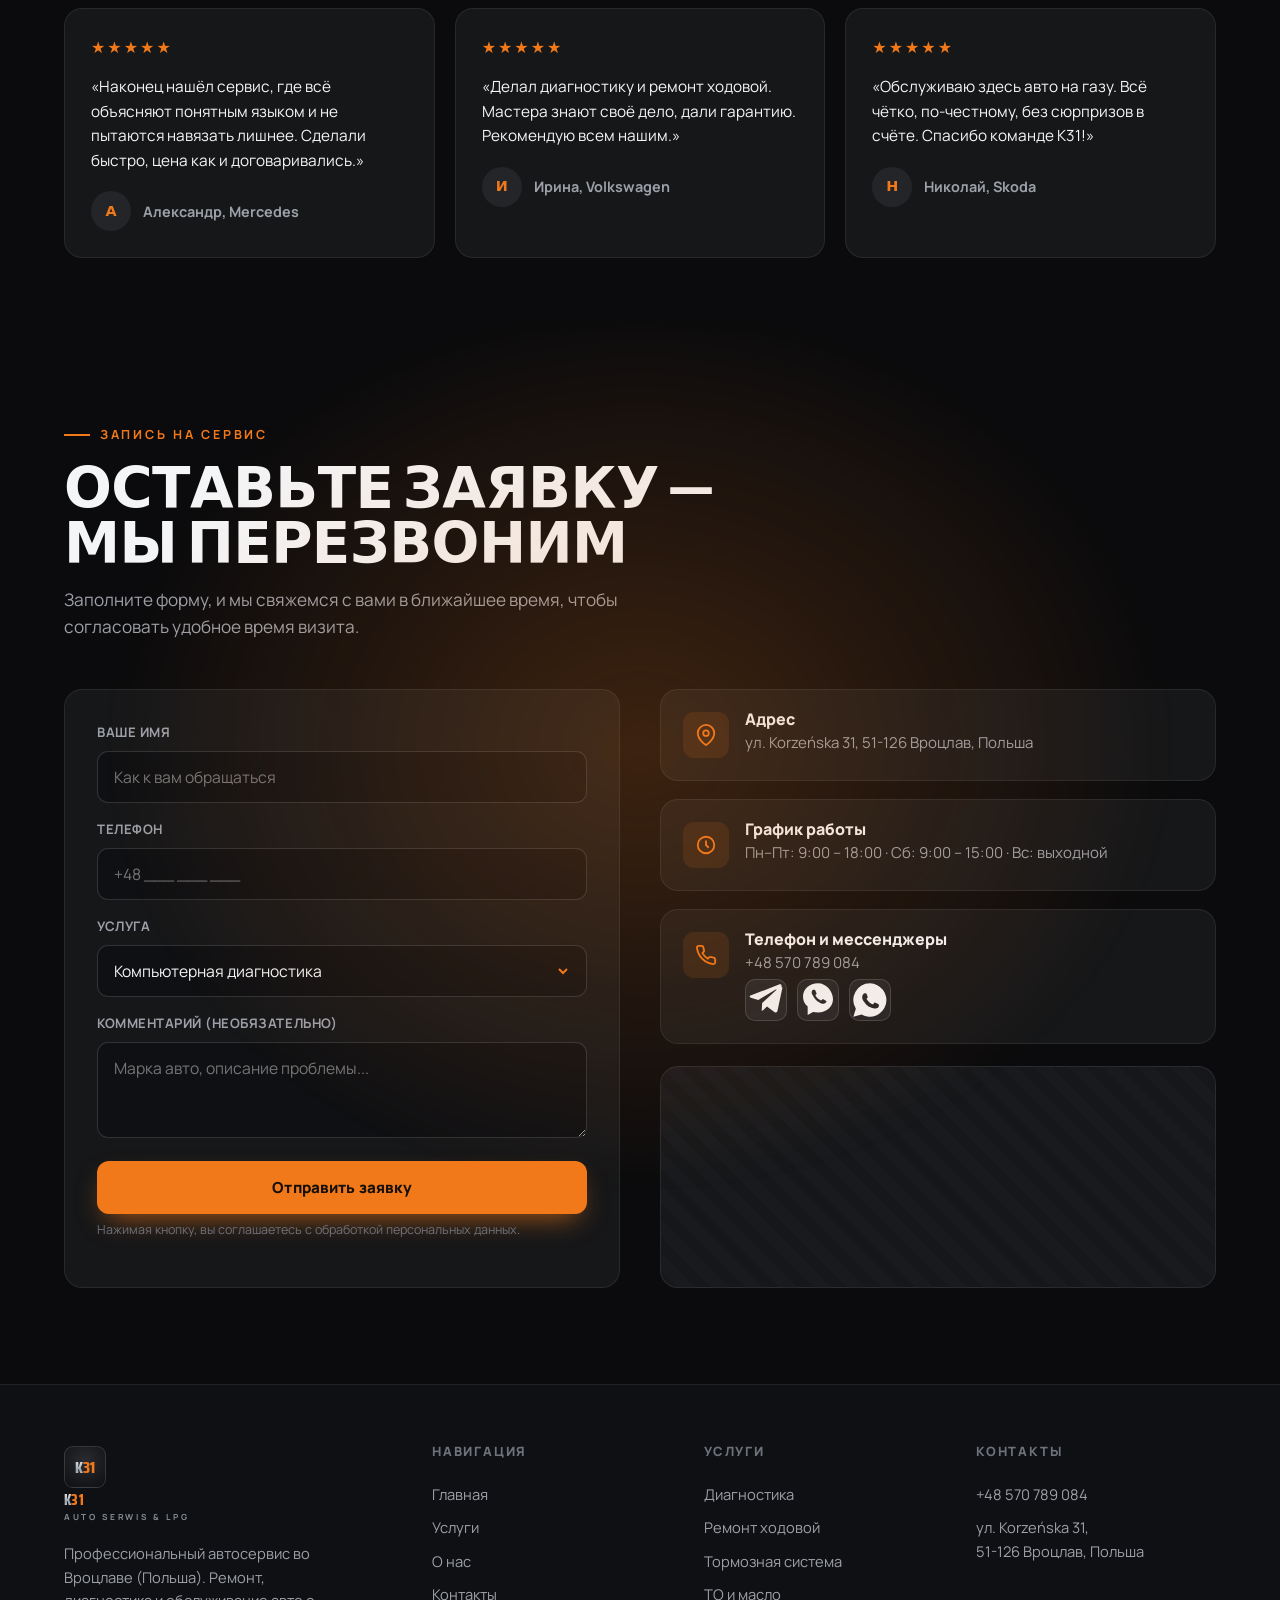
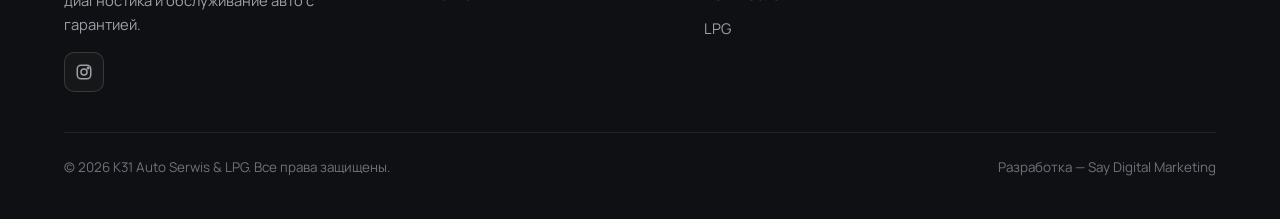
==== commit efaacba7: "Add Google Tag Manager (GTM-KS6R9NJM) to all 12 pages Head script + body noscript on PL/UK/RU versio" ====
--- a/ru/index.html
+++ b/ru/index.html
@@ -3,6 +3,14 @@
 <head>
 <meta charset="UTF-8" />
 <meta name="viewport" content="width=device-width, initial-scale=1.0" />
+<!-- Google Tag Manager -->
+<script>(function(w,d,s,l,i){w[l]=w[l]||[];w[l].push({'gtm.start':
+new Date().getTime(),event:'gtm.js'});var f=d.getElementsByTagName(s)[0],
+j=d.createElement(s),dl=l!='dataLayer'?'&l='+l:'';j.async=true;j.src=
+'https://www.googletagmanager.com/gtm.js?id='+i+dl;f.parentNode.insertBefore(j,f);
+})(window,document,'script','dataLayer','GTM-KS6R9NJM');</script>
+<!-- End Google Tag Manager -->
+
 <title>K31 Auto Serwis &amp; LPG — Автосервис в Польше | Ремонт, диагностика, ТО</title>
 <meta name="description" content="K31 Auto Serwis & LPG — профессиональный автосервис во Вроцлаве (Польша). Ремонт авто, компьютерная диагностика, техническое обслуживание. Гарантия на работы. Запись онлайн." />
 <meta property="og:title" content="K31 Auto Serwis & LPG — Автосервис в Польше" />
@@ -19,6 +27,11 @@
 <link rel="alternate" hreflang="x-default" href="https://k31autoserwis.pl/" />
 </head>
 <body>
+<!-- Google Tag Manager (noscript) -->
+<noscript><iframe src="https://www.googletagmanager.com/ns.html?id=GTM-KS6R9NJM"
+height="0" width="0" style="display:none;visibility:hidden"></iframe></noscript>
+<!-- End Google Tag Manager (noscript) -->
+
 
 <!-- ============ HEADER ============ -->
 <header class="header">
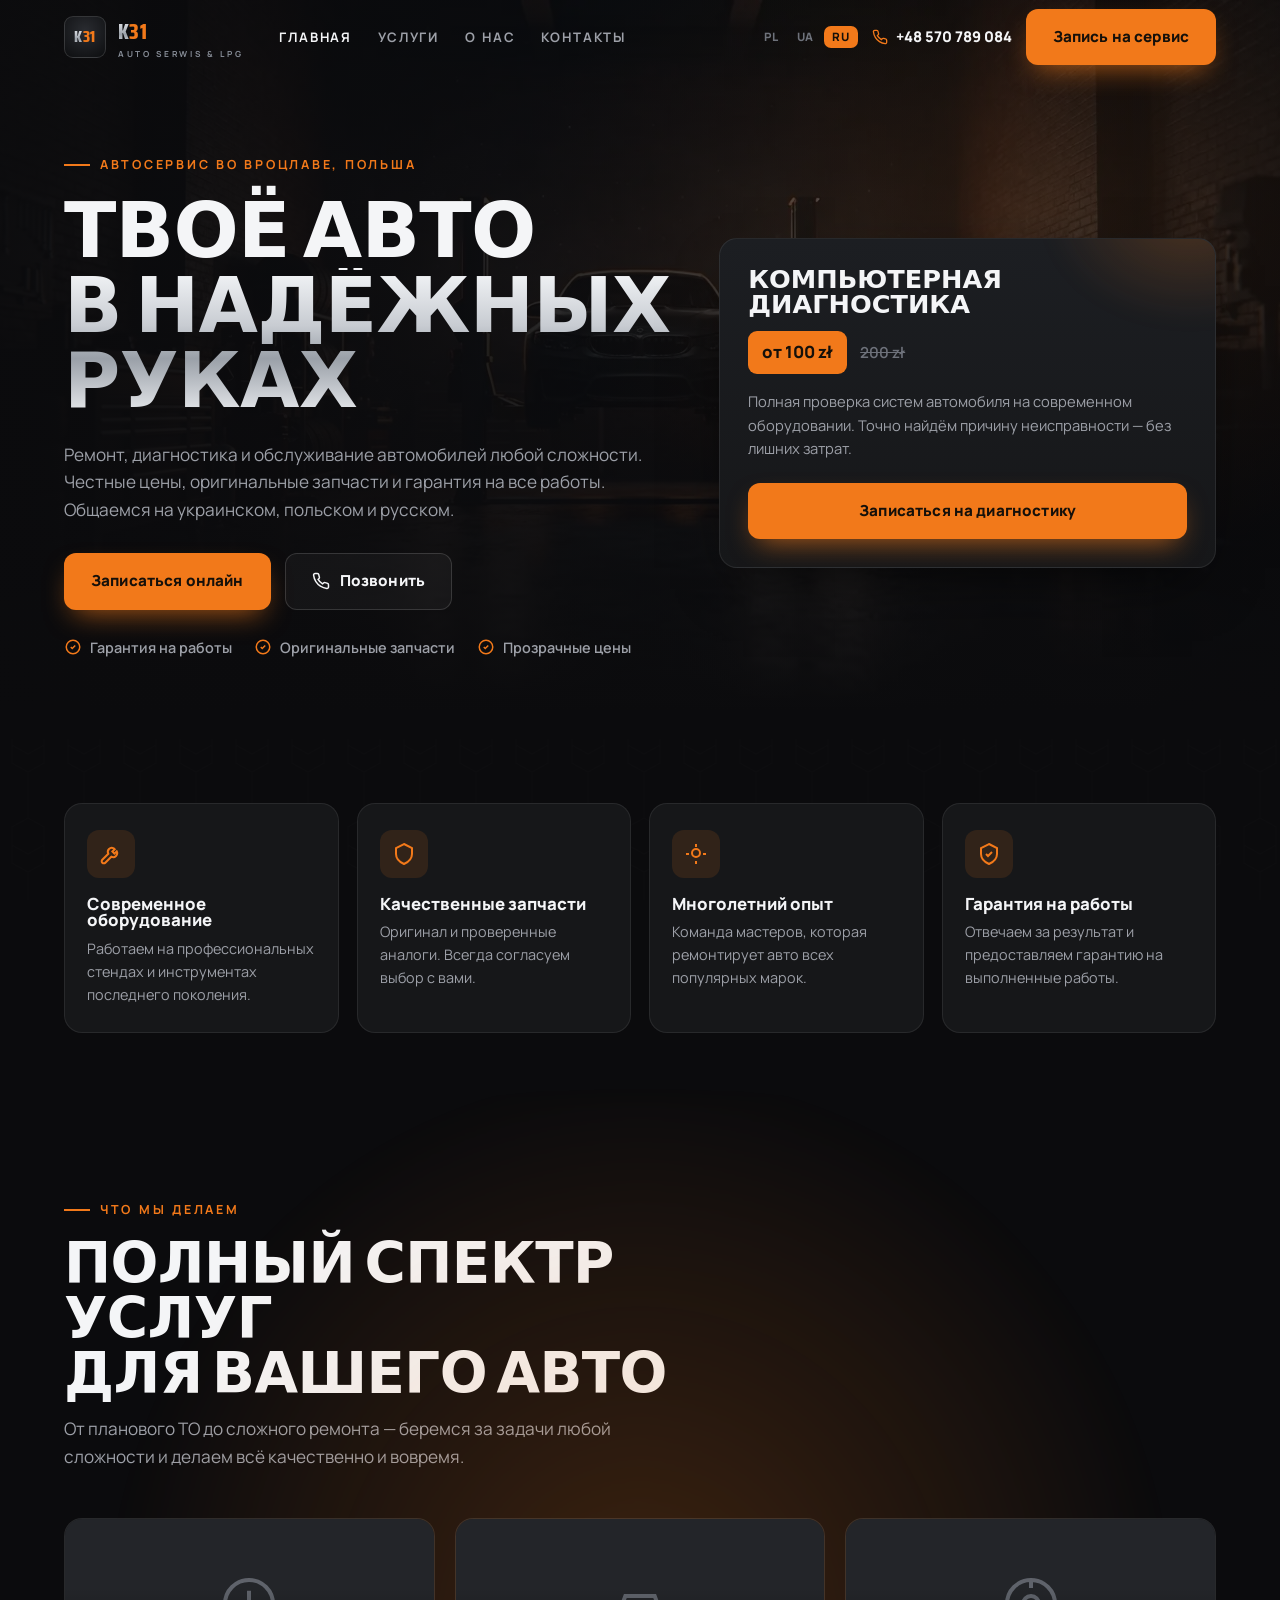
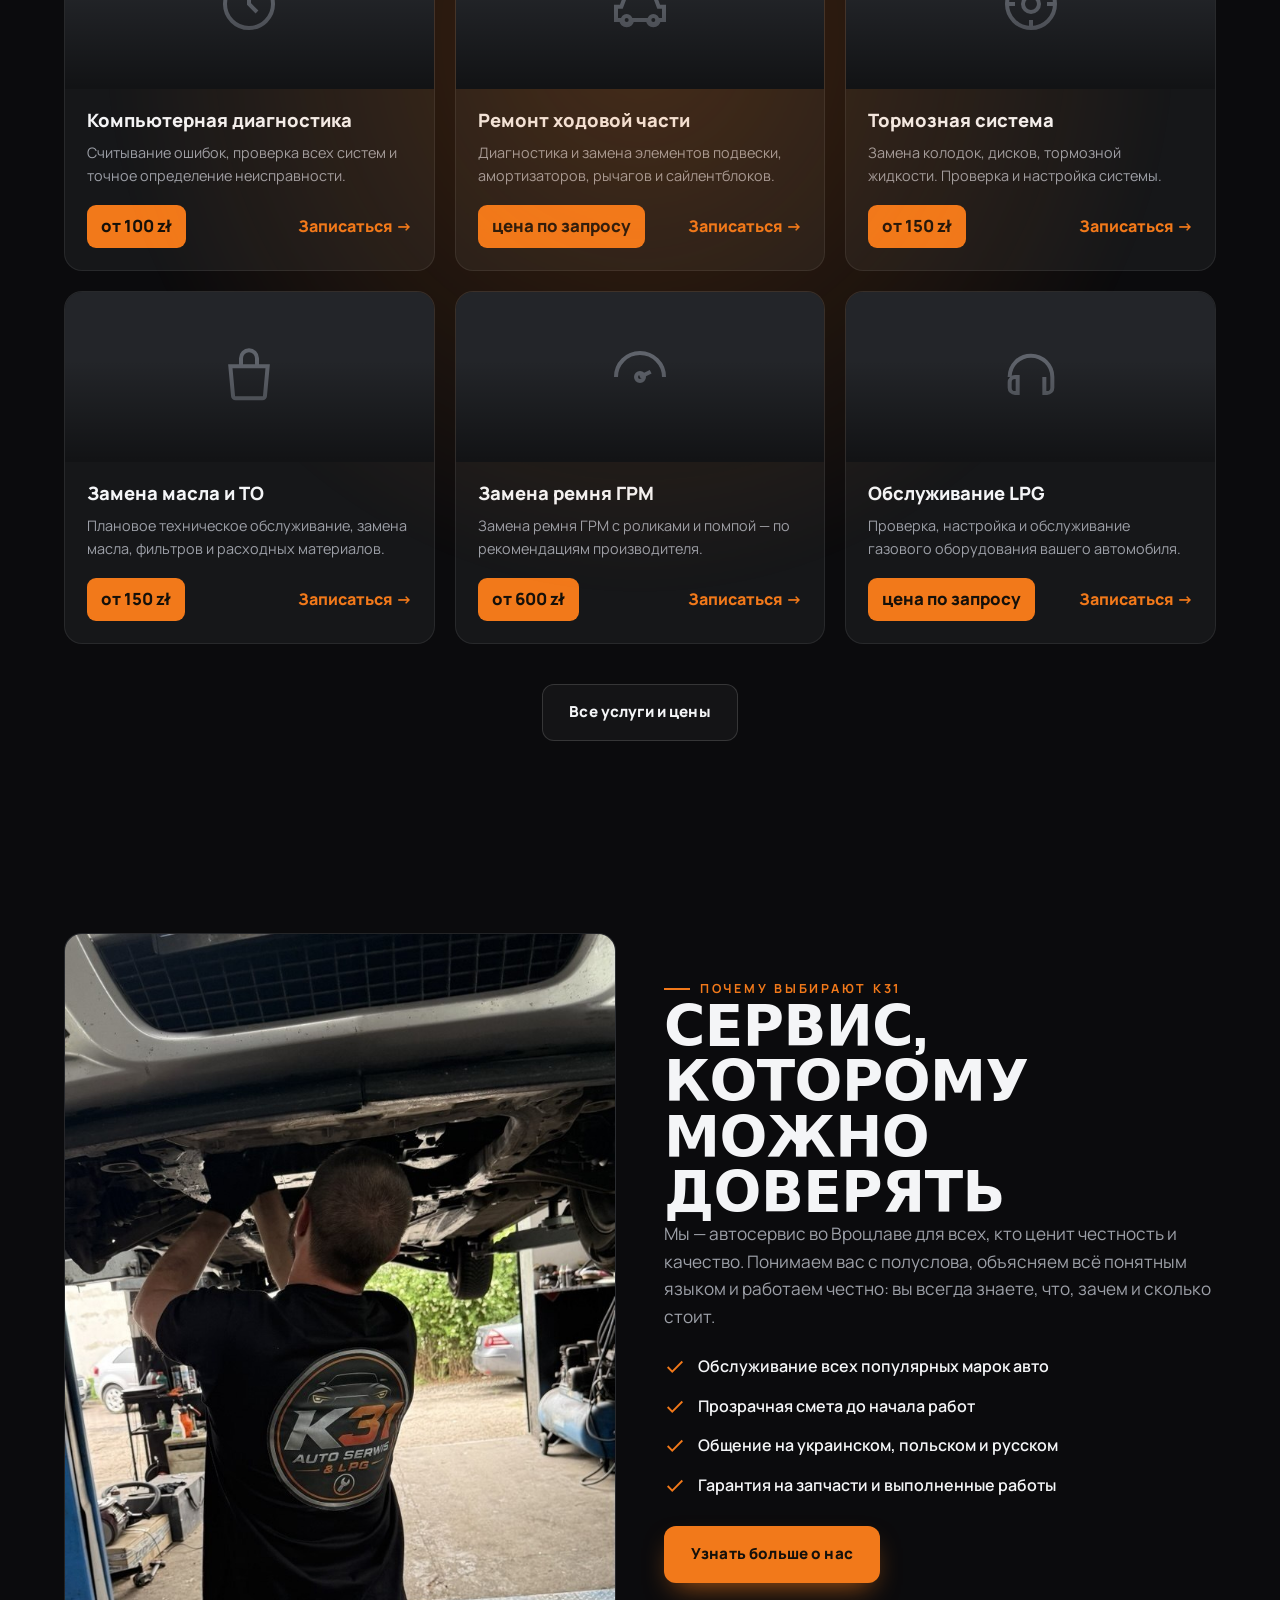
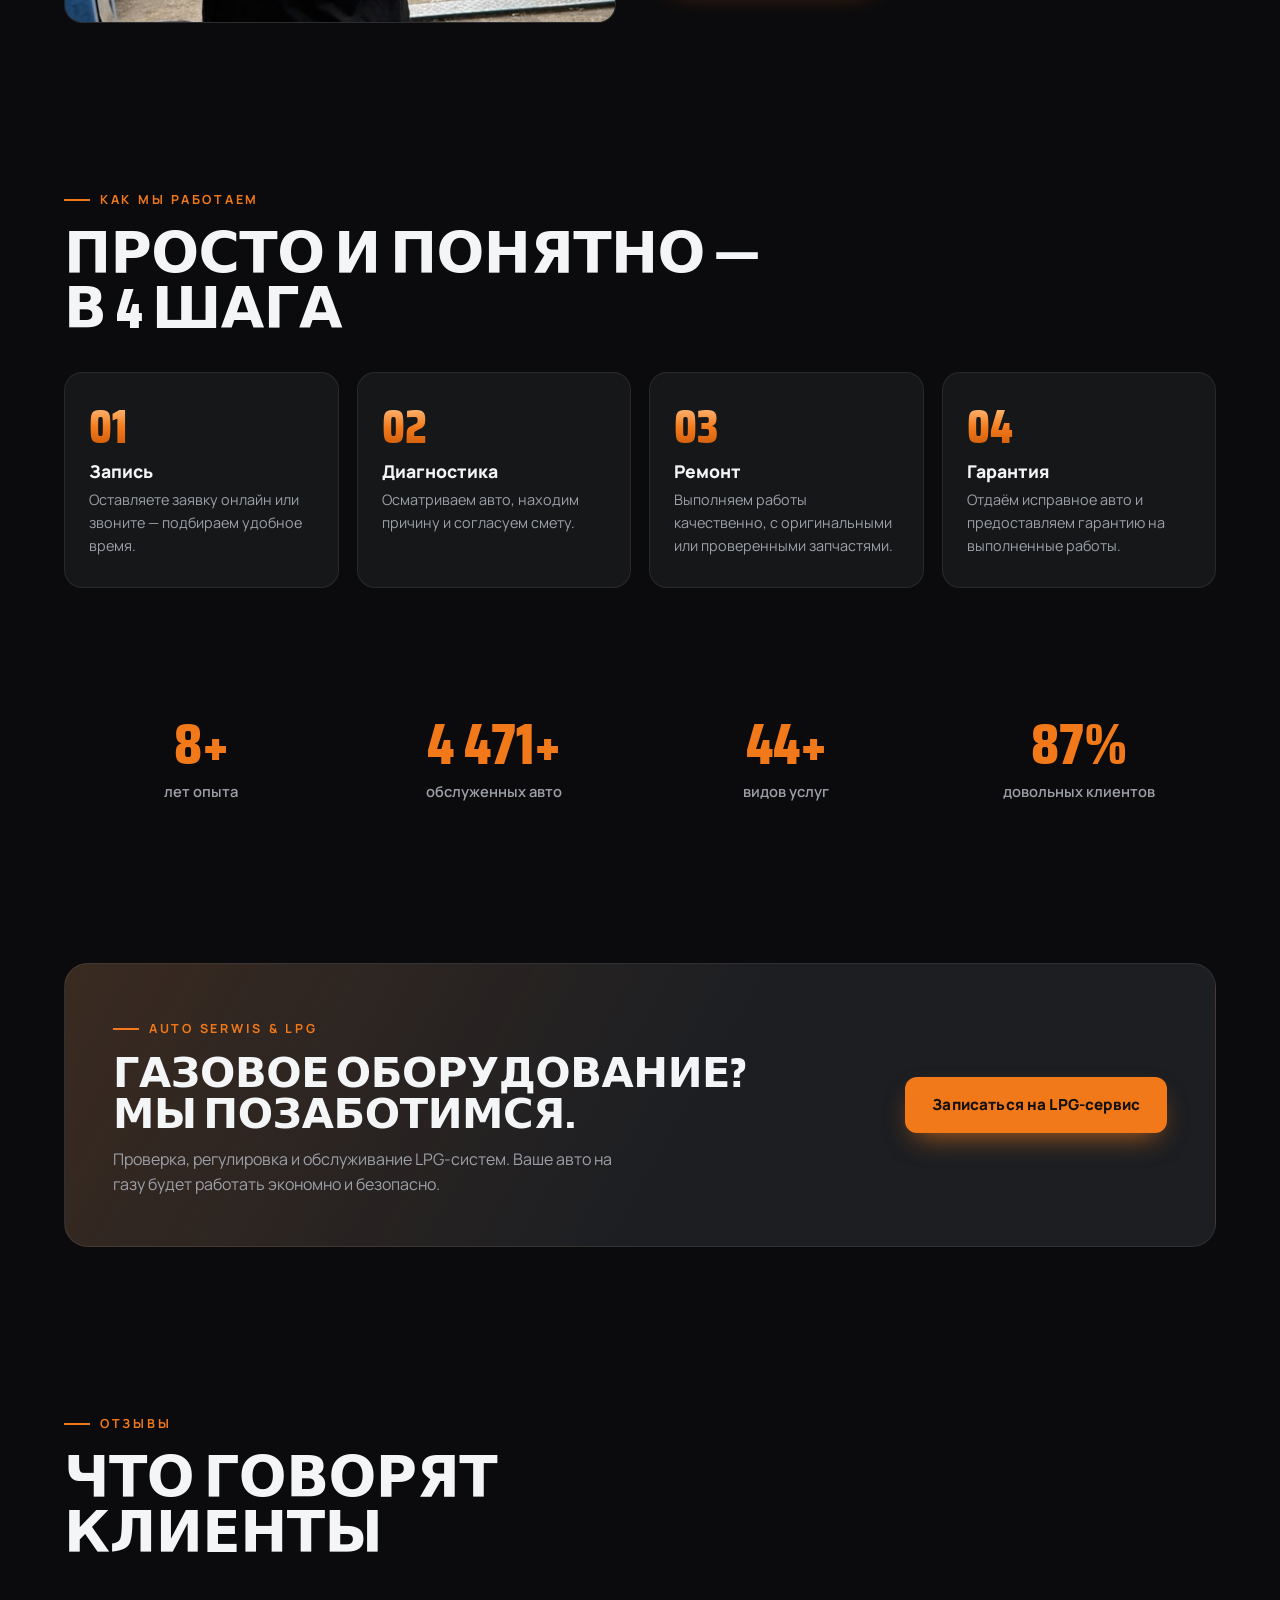
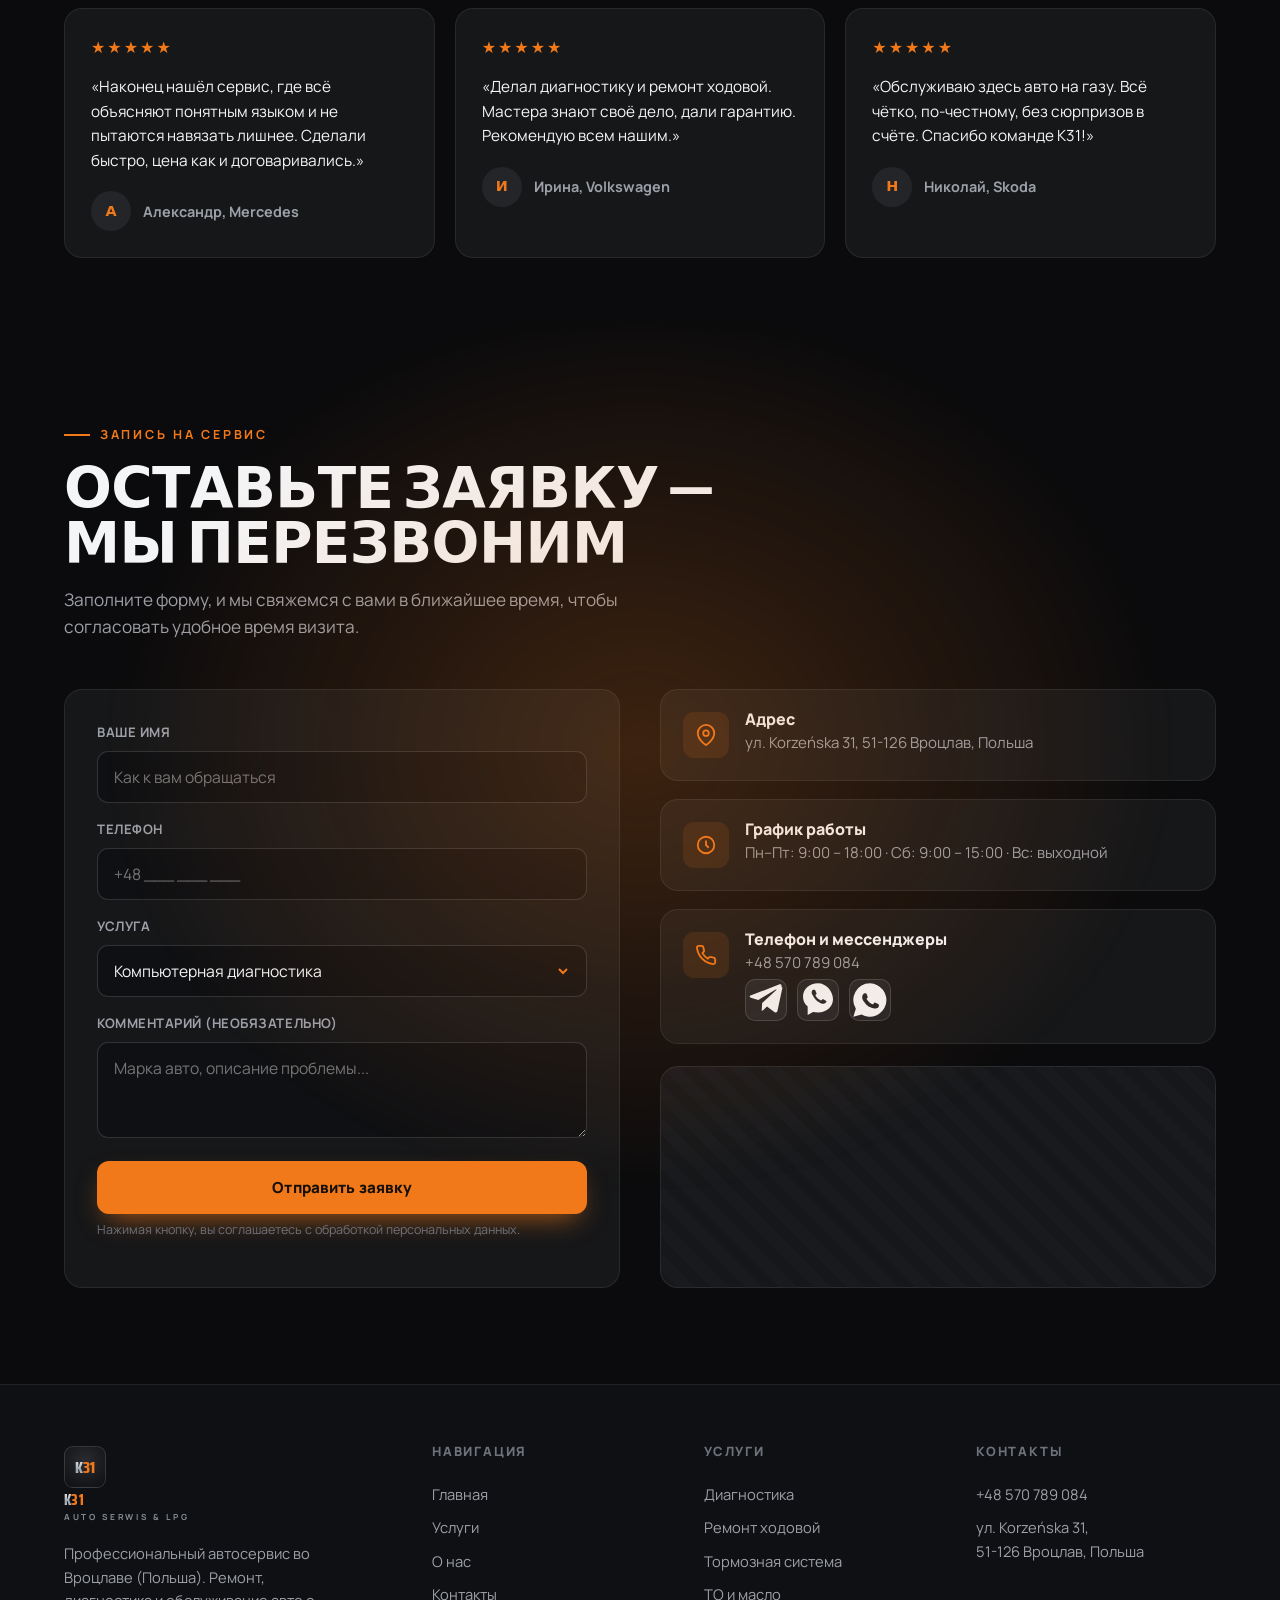
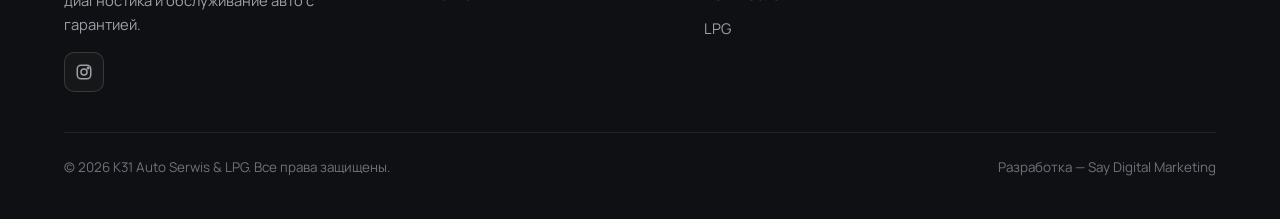
==== commit 6efbfcc0: "SEO overhaul: fix hreflang host, add canonical/schema/sitemap/robots, target Wroclaw - CRITICAL: hre" ====
--- a/ru/index.html
+++ b/ru/index.html
@@ -11,20 +11,30 @@
 })(window,document,'script','dataLayer','GTM-KS6R9NJM');</script>
 <!-- End Google Tag Manager -->
 
-<title>K31 Auto Serwis &amp; LPG — Автосервис в Польше | Ремонт, диагностика, ТО</title>
-<meta name="description" content="K31 Auto Serwis & LPG — профессиональный автосервис во Вроцлаве (Польша). Ремонт авто, компьютерная диагностика, техническое обслуживание. Гарантия на работы. Запись онлайн." />
-<meta property="og:title" content="K31 Auto Serwis & LPG — Автосервис в Польше" />
-<meta property="og:description" content="Ремонт, диагностика и обслуживание авто. Честные цены, гарантия, понятное общение на нескольких языках." />
-<meta property="og:type" content="website" />
 <link rel="preconnect" href="https://fonts.googleapis.com" />
 <link rel="preconnect" href="https://fonts.gstatic.com" crossorigin />
 <link href="https://fonts.googleapis.com/css2?family=Saira+Condensed:wght@600;700;800&family=Manrope:wght@500;600;700;800&display=swap" rel="stylesheet" />
 <link rel="icon" href="/favicon.svg" type="image/svg+xml" />
 <link rel="stylesheet" href="/css/styles.css?v=3" />
-<link rel="alternate" hreflang="pl" href="https://k31autoserwis.pl/" />
-<link rel="alternate" hreflang="uk" href="https://k31autoserwis.pl/uk" />
-<link rel="alternate" hreflang="ru" href="https://k31autoserwis.pl/ru" />
-<link rel="alternate" hreflang="x-default" href="https://k31autoserwis.pl/" />
+<title>Автосервис во Вроцлаве — ремонт, диагностика, LPG | K31</title>
+<meta name="description" content="Автосервис K31 во Вроцлаве, ул. Korzeńska 31. Ремонт, компьютерная диагностика, ТО и обслуживание LPG. Честные цены и гарантия. Запись онлайн." />
+<link rel="canonical" href="https://www.k31autoserwis.pl/ru" />
+<link rel="alternate" hreflang="pl" href="https://www.k31autoserwis.pl/" />
+<link rel="alternate" hreflang="uk" href="https://www.k31autoserwis.pl/uk" />
+<link rel="alternate" hreflang="ru" href="https://www.k31autoserwis.pl/ru" />
+<link rel="alternate" hreflang="x-default" href="https://www.k31autoserwis.pl/" />
+<meta property="og:type" content="website" />
+<meta property="og:site_name" content="K31 Auto Serwis &amp; LPG" />
+<meta property="og:locale" content="ru_RU" />
+<meta property="og:url" content="https://www.k31autoserwis.pl/ru" />
+<meta property="og:title" content="Автосервис во Вроцлаве — ремонт, диагностика, LPG | K31" />
+<meta property="og:description" content="Автосервис K31 во Вроцлаве, ул. Korzeńska 31. Ремонт, компьютерная диагностика, ТО и обслуживание LPG. Честные цены и гарантия. Запись онлайн." />
+<meta property="og:image" content="https://www.k31autoserwis.pl/assets/hero.webp" />
+<meta name="twitter:card" content="summary_large_image" />
+<meta name="twitter:title" content="Автосервис во Вроцлаве — ремонт, диагностика, LPG | K31" />
+<meta name="twitter:description" content="Автосервис K31 во Вроцлаве, ул. Korzeńska 31. Ремонт, компьютерная диагностика, ТО и обслуживание LPG. Честные цены и гарантия. Запись онлайн." />
+<meta name="twitter:image" content="https://www.k31autoserwis.pl/assets/hero.webp" />
+<script type="application/ld+json">{"@context":"https://schema.org","@type":"AutoRepair","@id":"https://www.k31autoserwis.pl/#business","name":"K31 Auto Serwis & LPG","description":"Автосервис и обслуживание LPG во Вроцлаве. Ремонт, компьютерная диагностика, ТО, тормоза, ходовая, ГРМ.","url":"https://www.k31autoserwis.pl/ru","image":"https://www.k31autoserwis.pl/assets/hero.webp","telephone":"+48570789084","priceRange":"$","address":{"@type":"PostalAddress","streetAddress":"Korzeńska 31","postalCode":"51-126","addressLocality":"Wrocław","addressRegion":"dolnośląskie","addressCountry":"PL"},"geo":{"@type":"GeoCoordinates","latitude":51.1516544,"longitude":17.0427068},"areaServed":{"@type":"City","name":"Wrocław"},"availableLanguage":["pl","uk","ru"],"sameAs":["https://www.instagram.com/k31_auto_serwis_lpg"],"openingHoursSpecification":[{"@type":"OpeningHoursSpecification","dayOfWeek":["Monday","Tuesday","Wednesday","Thursday","Friday"],"opens":"09:00","closes":"18:00"},{"@type":"OpeningHoursSpecification","dayOfWeek":"Saturday","opens":"09:00","closes":"15:00"}],"makesOffer":[{"@type":"Offer","itemOffered":{"@type":"Service","name":"Компьютерная диагностика"}},{"@type":"Offer","itemOffered":{"@type":"Service","name":"Ремонт ходовой части"}},{"@type":"Offer","itemOffered":{"@type":"Service","name":"Тормозная система"}},{"@type":"Offer","itemOffered":{"@type":"Service","name":"ТО и замена масла"}},{"@type":"Offer","itemOffered":{"@type":"Service","name":"Замена ремня ГРМ"}},{"@type":"Offer","itemOffered":{"@type":"Service","name":"Обслуживание LPG"}}]}</script>
 </head>
 <body>
 <!-- Google Tag Manager (noscript) -->
